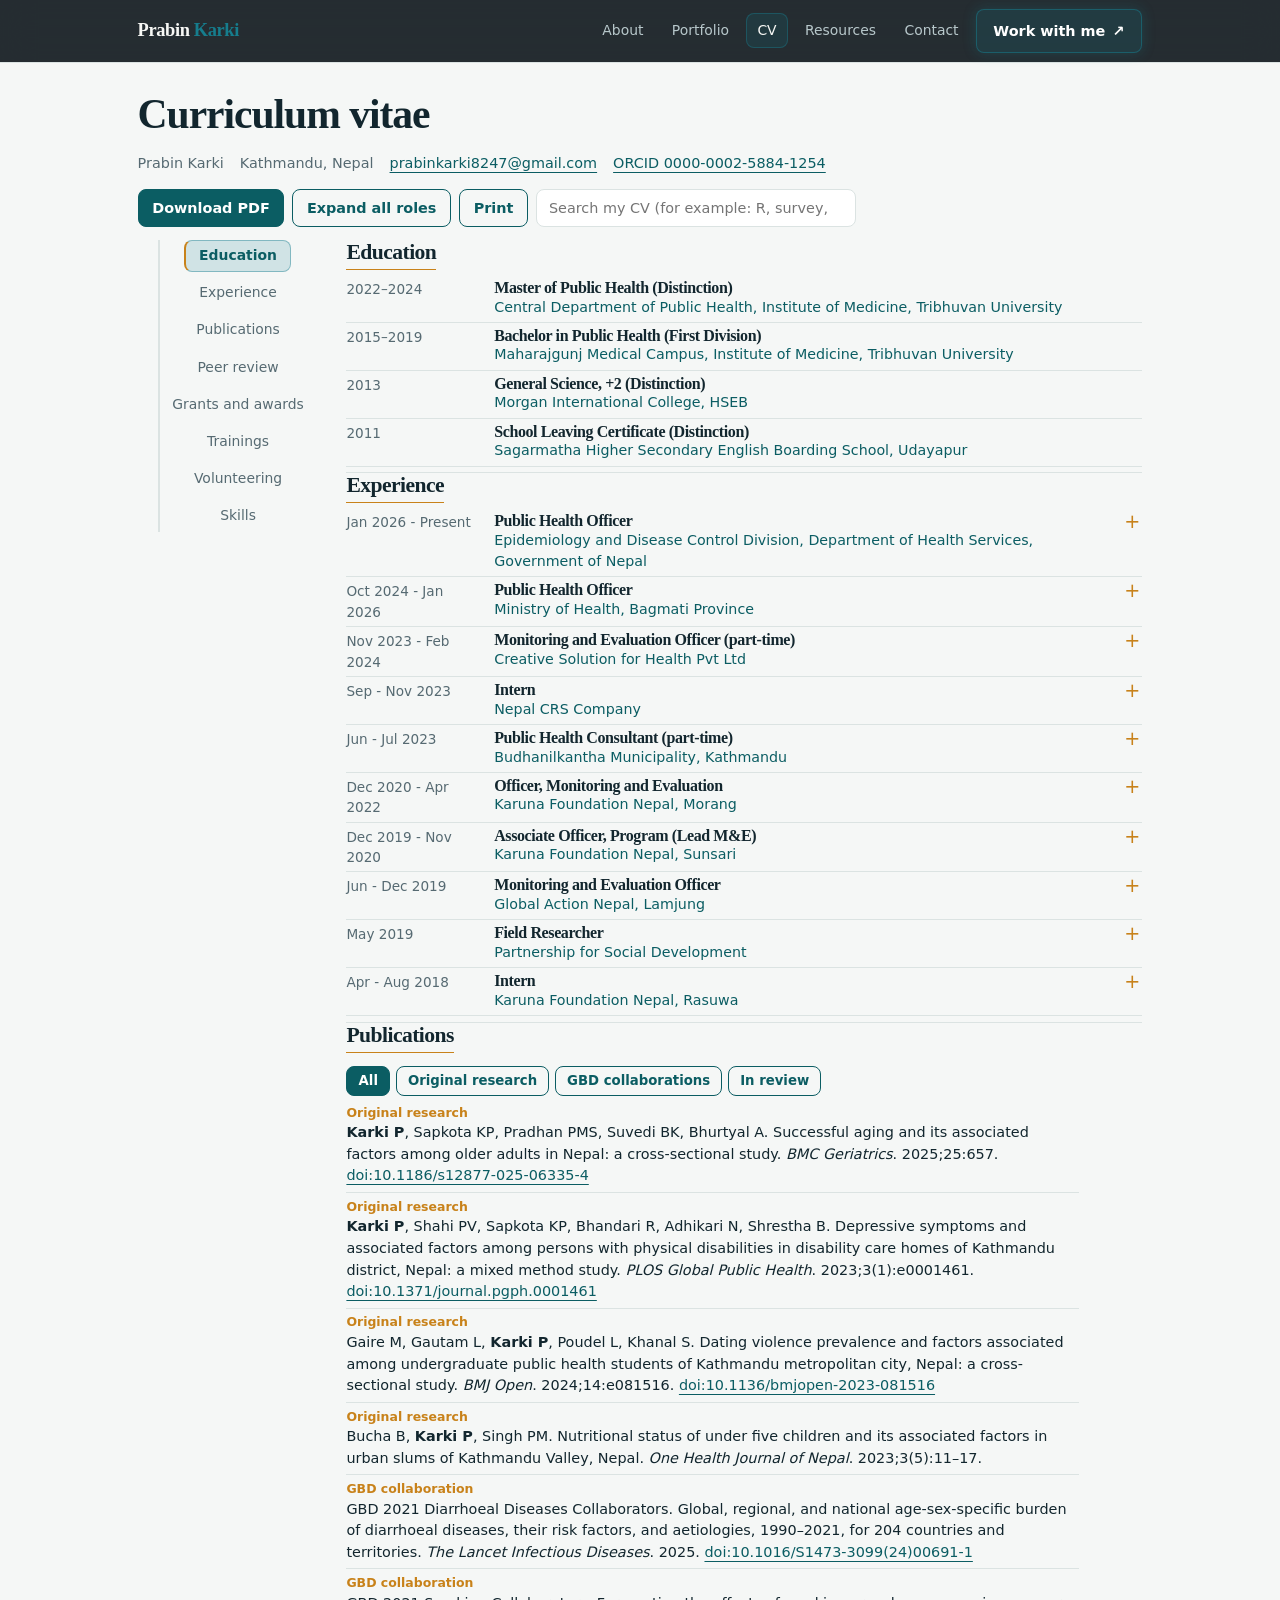
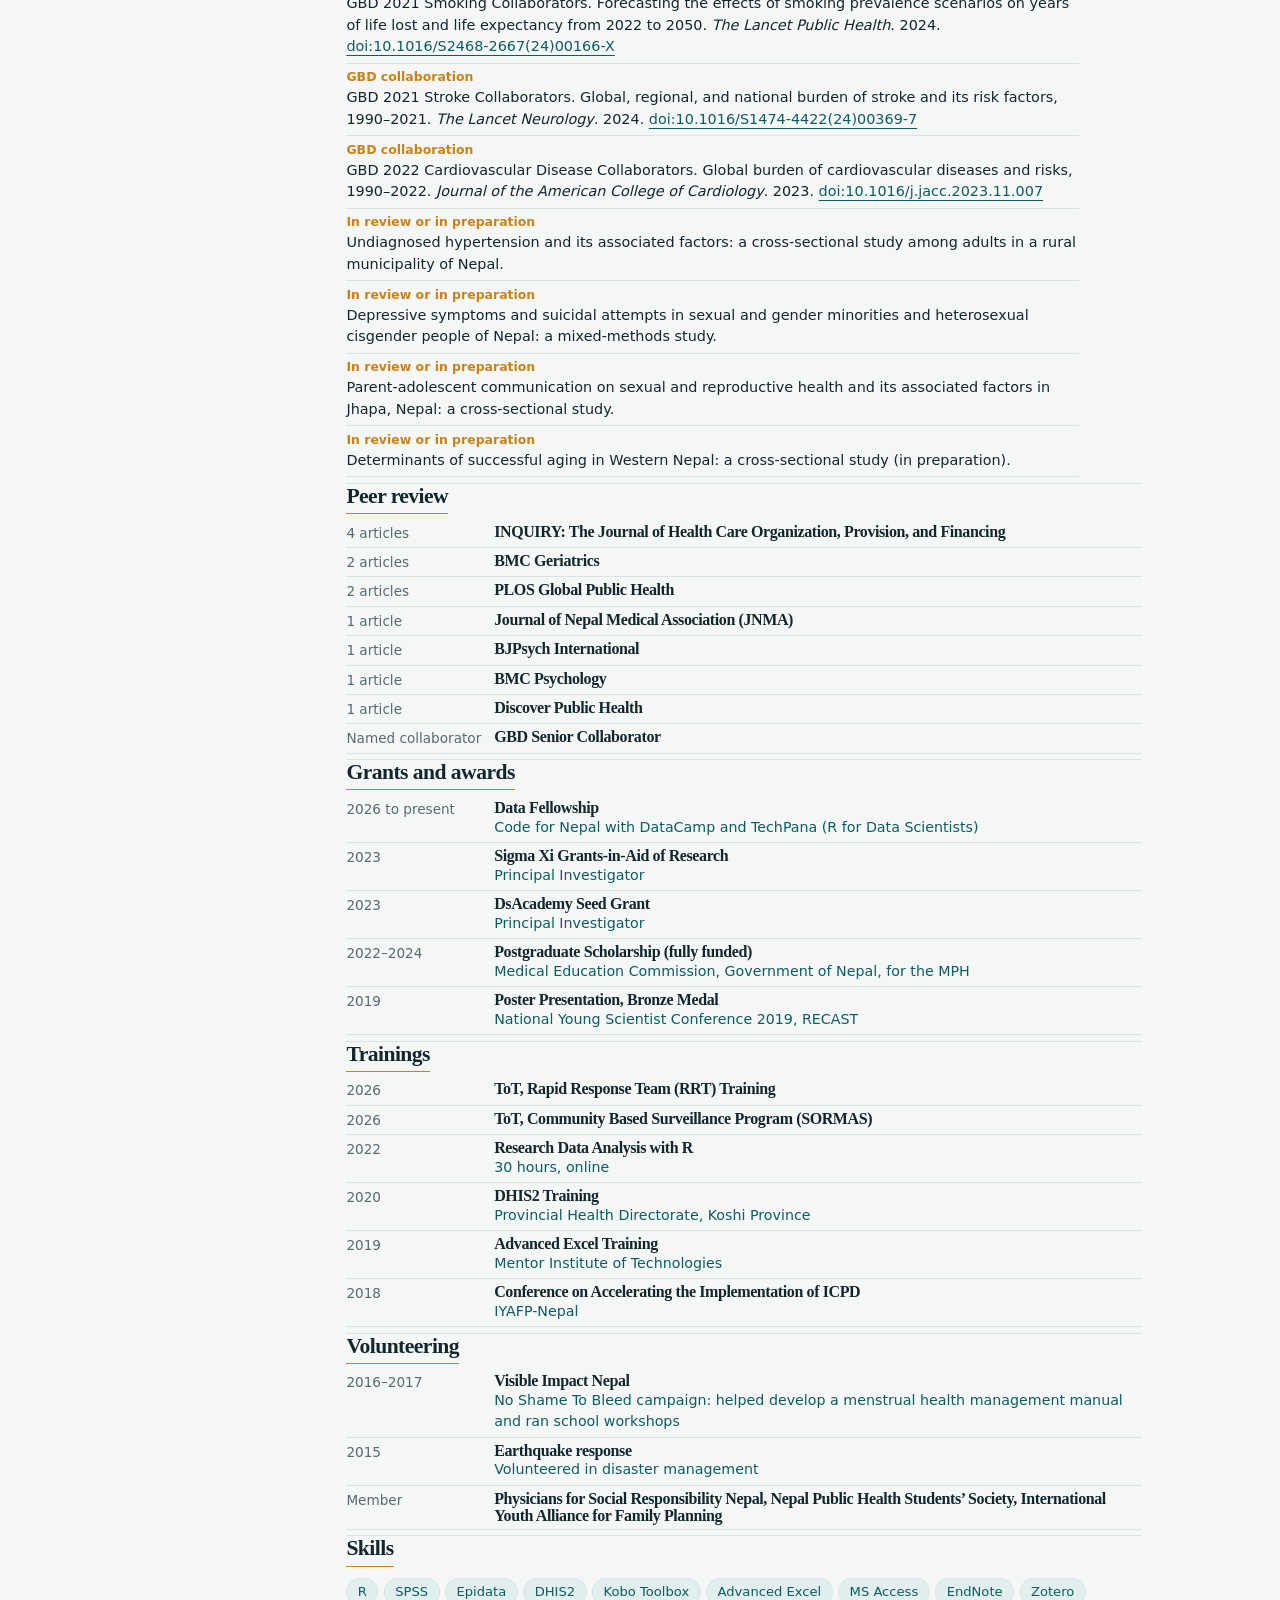
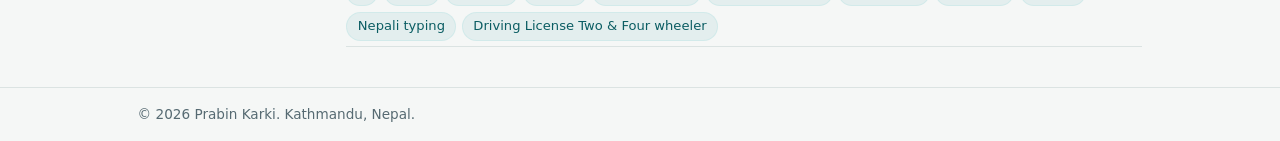
==== cv.html @ be2bdb3b "Update cv.html" ====
<!DOCTYPE html>
<html lang="en">
<head>
<meta charset="utf-8">
<meta name="viewport" content="width=device-width, initial-scale=1">
<title>CV | Prabin Karki</title>
<meta name="description" content="Curriculum vitae of Prabin Karki, public health officer and epidemiologist in Nepal.">

<link rel="stylesheet" href="style.css">

<style>
:root{
  --bg:#f5f7f6;
  --card:#fff;
  --ink:#12262e;
  --mute:#566a72;
  --line:#dbe3e2;
  --acc:#0b5d63;
  --tint:#e3eeee;
  --sig:#c8821a;
  --on:#fff;
}

@media(prefers-color-scheme:dark){
  :root{
    --bg:#0f1b20;
    --card:#16262c;
    --ink:#e6eef0;
    --mute:#9db0b6;
    --line:#26393f;
    --acc:#6fc3c8;
    --tint:#193338;
    --sig:#e3a443;
    --on:#0b1417;
  }
}

*{box-sizing:border-box}
[hidden]{display:none!important}

html{scroll-behavior:smooth}

body{
  margin:0;
  background:var(--bg);
  color:var(--ink);
  font:15px/1.55 system-ui,-apple-system,"Segoe UI",Roboto,sans-serif;
}

h1,h2,h3{
  font-family:Georgia,"Times New Roman",serif;
  line-height:1.1;
  margin:0 0 .35em;
}

h1{font-size:clamp(1.8rem,5vw,2.6rem)}

h2{
  font-size:1.35rem;
  padding-bottom:.3rem;
  border-bottom:1px solid var(--sig);
  display:inline-block;
}

h3{
  font-size:1rem;
  margin:0;
}

a{color:var(--acc)}

:focus-visible{
  outline:3px solid var(--sig);
  outline-offset:2px;
}

.wrap{
  max-width:1040px;
  margin:auto;
  padding:0 1.1rem;
}

/* ===== HEADER ===== */

header{
  position:sticky;
  top:0;
  background:rgba(8,17,22,.88);
  backdrop-filter:blur(16px);
  -webkit-backdrop-filter:blur(16px);
  border-bottom:1px solid var(--line);
  z-index:20;
}

header .wrap{
  display:flex;
  justify-content:space-between;
  align-items:center;
  gap:.8rem;
  flex-wrap:wrap;
  padding-top:.55rem;
  padding-bottom:.55rem;
  min-height:6px;
}

.brand{
  font:700 1.15rem Georgia,serif;
  color:#F7F8F5;
  text-decoration:none;
  letter-spacing:-.02em;
}

.brand span{color:#167D8D}

nav{
  display:flex;
  align-items:center;
  justify-content:flex-end;
  gap:.35rem;
  flex-wrap:wrap;
  margin-left:auto;
}

nav a{
  display:inline-flex;
  align-items:center;
  min-height:15px;
  padding:.35rem .65rem;
  border:1px solid transparent;
  border-radius:8px;
  color:#B8C8CB;
  font-size:.87rem;
  text-decoration:none;
  margin-left:0;
  transition:color .2s ease,background .2s ease,border-color .2s ease;
}

nav a:hover,
nav a.on{
  color:#F7F8F5;
  background:rgba(22,125,141,.16);
  border-color:rgba(22,125,141,.42);
}

nav a.glow-button{
  color:#F7F8F5;
  background:rgba(22,125,141,.18);
  border:1px solid rgba(22,125,141,.55);
  border-radius:8px;
}

nav a.glow-button:hover{
  background:rgba(22,125,141,.3);
  border-color:#167D8D;
}

/* ===== CV CONTENT ===== */

.intro{
  padding:1.5rem 0 .8rem;
}

.role{
  color:var(--acc);
  font-weight:600;
  margin:0 0 .3rem;
}

.meta{
  display:flex;
  flex-wrap:wrap;
  gap:.25rem 1rem;
  color:var(--mute);
  margin:.4rem 0 0;
  padding:0;
  list-style:none;
  font-size:.9rem;
}

.tools{
  display:flex;
  flex-wrap:wrap;
  gap:.5rem;
  align-items:center;
  margin-top:.9rem;
}

.btn{
  display:inline-block;
  padding:.45rem .85rem;
  border-radius:8px;
  border:1.5px solid var(--acc);
  color:var(--acc);
  text-decoration:none;
  font:inherit;
  font-size:.9rem;
  font-weight:600;
  cursor:pointer;
  background:none;
}

.btn.pri{
  background:var(--acc);
  color:var(--on);
}

.btn:hover{filter:brightness(1.1)}

#q{
  flex:1;
  min-width:200px;
  max-width:320px;
  font:inherit;
  font-size:.9rem;
  padding:.45rem .75rem;
  border:1.5px solid var(--line);
  border-radius:8px;
  background:var(--card);
  color:var(--ink);
}

.layout{
  display:grid;
  grid-template-columns:180px 1fr;
  gap:1.8rem;
  align-items:start;
  padding-bottom:2.5rem;
}

.rail{
  position:sticky;
  top:80px;
  display:flex;
  flex-direction:column;
  border-left:2px solid var(--line);
}

.rail a{
  padding:.25rem .8rem;
  margin-left:-2px;
  border-left:2px solid transparent;
  color:var(--mute);
  text-decoration:none;
  font-size:.87rem;
}

.rail a:hover{color:var(--ink)}

.rail a.on{
  border-left-color:var(--sig);
  color:var(--acc);
  font-weight:600;
}

.sec {
  margin-bottom: 0;
  scroll-margin-top: 90px;
}

.sec h2 {
  font-size: 1.35rem;
  padding-bottom: .2rem;
  margin-bottom: .2rem;
}

.entry{
  display:grid;
  grid-template-columns:135px 1fr;
  gap:.15rem .8rem;
  padding:.25rem 0;
  border-bottom:1px solid var(--line);
  font-size:.92rem;
  line-height:1.5;
}

.when{
  color:var(--mute);
  font-size:.85rem;
}

.org{
  display:block;
  color:var(--acc);
  font-size:.89rem;
}

details.entry{display:block}

summary{
  display:grid;
  grid-template-columns:135px 1fr 20px;
  gap:.8rem;
  cursor:pointer;
  list-style:none;
}

summary::-webkit-details-marker{display:none}

summary::after{
  content:"+";
  color:var(--sig);
  font-size:1.2rem;
  line-height:1;
  text-align:center;
  transition:transform .2s;
}

details[open] summary::after{
  transform:rotate(45deg);
}

details ul{
  margin:.35rem 0 .2rem 150px;
  padding-left:1rem;
  max-width:66ch;
  font-size:.9rem;
  line-height:1.5;
}

details li{margin-bottom:.2rem}

.pub{
  display:block;
  max-width:80ch;
  font-size:.9rem;
  line-height:1.5;
  padding:.3rem 0;
}

.tag{
  color:var(--sig);
  font-size:.78rem;
  font-weight:600;
  display:block;
}

.chips{
  display:flex;
  flex-wrap:wrap;
  gap:.35rem;
  padding:0;
  list-style:none;
  margin:.4rem 0 0;
}

.chips li{
  background:var(--tint);
  color:var(--acc);
  padding:.2rem .65rem;
  border-radius:99px;
  font-size:.82rem;
}

.flt{
  display:flex;
  flex-wrap:wrap;
  gap:.35rem;
  margin:.5rem 0 .15rem;
}

.flt .btn{
  padding:.25rem .7rem;
  font-size:.83rem;
}

.flt .btn.on{
  background:var(--acc);
  color:var(--on);
}

#none{
  padding:1.5rem 0;
  color:var(--mute);
}

footer{
  border-top:1px solid var(--line);
  padding:1rem 0;
  color:var(--mute);
  font-size:.85rem;
}

/* ===== RESPONSIVE ===== */

@media(max-width:820px){

  header .wrap{
    justify-content:center;
  }

  header nav{
    justify-content:center;
    margin-left:0;
  }

  .layout{
    grid-template-columns:1fr;
    gap:.6rem;
  }

  .rail{
    position:sticky;
    top:66px;
    flex-direction:row;
    overflow-x:auto;
    border:0;
    background:var(--bg);
    padding:.3rem 0;
    z-index:5;
    white-space:nowrap;
  }

  .rail a{
    border:0;
    border-radius:99px;
    margin:0 .15rem;
    padding:.3rem .65rem;
  }

  .rail a.on{background:var(--tint)}
}

@media(max-width:640px){

  .intro{padding:1.2rem 0 .6rem}

  .entry{grid-template-columns:1fr}

  summary{grid-template-columns:1fr 20px}

  summary .when{grid-column:1/-1}

  details ul{margin-left:0}

  .meta{gap:.25rem .7rem}

  header .wrap{gap:.5rem}

  header nav{gap:.25rem}

  header nav a{
    padding:.35rem .5rem;
    font-size:.83rem;
  }

  #q{
    min-width:100%;
    max-width:none;
  }
}

/* ===== PRINT ===== */

@media print{

  header,
  .rail,
  .tools,
  .flt,
  footer{
    display:none;
  }

  .layout{display:block}

  body{
    background:#fff;
    color:#000;
  }

  .entry{break-inside:avoid}

  summary::after{display:none}
}
  /* Compact spacing between CV sections */
#cv-content {
  display: flex;
  flex-direction: column;
  gap: .45rem;
}

.sec {
  margin: 0 !important;
  padding: 0 0 .35rem !important;
  min-height: 0 !important;
  height: auto !important;
}

.sec h2 {
  margin: 0 0 .3rem !important;
  padding-bottom: .2rem;
  font-size: 1.35rem;
  line-height: 1.2;
}
</style>
</head>

<body>

<header>
  <div class="wrap">

    <a class="brand" href="index.html#top">
      Prabin <span>Karki</span>
    </a>

    <nav aria-label="Main navigation">
      <a href="index.html#about">About</a>
      <a href="index.html#portfolio">Portfolio</a>
      <a href="cv.html" class="on" aria-current="page">CV</a>
      <a href="resources.html">Resources</a>
      <a href="index.html#contact">Contact</a>

      <a href="work_with_me.html" class="glow-button">
        Work with me <span>↗</span>
      </a>
    </nav>

  </div>
</header>

<main class="wrap">

  <div class="intro">
    <p class="role"> </p>

    <h1>Curriculum vitae</h1>

    <ul class="meta">
      <li>Prabin Karki</li>
      <li>Kathmandu, Nepal</li>
      <li><a href="mailto:prabinkarki8247@gmail.com">prabinkarki8247@gmail.com</a></li>
      <li>
        <a href="https://orcid.org/0000-0002-5884-1254" target="_blank" rel="noopener">
          ORCID 0000-0002-5884-1254
        </a>
      </li>
    </ul>

    <div class="tools">
      <a class="btn pri" href="Prabin_Karki_CV.pdf" download>Download PDF</a>
      <button class="btn" id="tog" type="button">Expand all roles</button>
      <button class="btn" id="prt" type="button">Print</button>
      <input id="q" type="search" placeholder="Search my CV (for example: R, survey, WASH)" aria-label="Search the CV">
    </div>
  </div>

  <div class="layout">
    <nav class="rail" id="rail" aria-label="CV sections"></nav>
    <div id="content"></div>
  </div>

  <p id="none" hidden>Nothing matches your search. Try a different word or clear the search box.</p>

</main>

<footer>
  <div class="wrap">© 2026 Prabin Karki. Kathmandu, Nepal.</div>
</footer>

<script>
/* ===== EDIT YOUR CV DETAILS HERE ===== */

const D={

education:[
["2022–2024","Master of Public Health (Distinction)","Central Department of Public Health, Institute of Medicine, Tribhuvan University"],
["2015–2019","Bachelor in Public Health (First Division)","Maharajgunj Medical Campus, Institute of Medicine, Tribhuvan University"],
["2013","General Science, +2 (Distinction)","Morgan International College, HSEB"],
["2011","School Leaving Certificate (Distinction)","Sagarmatha Higher Secondary English Boarding School, Udayapur"]
],

jobs:[
{y:"Jan 2026 - Present",t:"Public Health Officer",o:"Epidemiology and Disease Control Division, Department of Health Services, Government of Nepal",b:[
"Led preparation of national documents: the M&E framework for epidemic management, water quality surveillance reference packages and the M&E checklist for health insurance.",
"Support drafting of national policies, strategies, standards, protocols and guidelines on epidemiology, outbreak management and health emergency preparedness.",
"Coordinate with federal, provincial, local and multi-sectoral authorities on epidemiological management, disaster response and annual work plans.",
"Monitor and supervise surveillance, outbreak preparedness and disaster management programs, with timely feedback.",
"Supported Mass Drug Administration (MDA) coverage surveys in Rautahat District, including field data collection and monitoring.",
"Facilitator for the five-day Rapid Response Team (RRT) training."
]},

{y:"Oct 2024 - Jan 2026",t:"Public Health Officer",o:"Ministry of Health, Bagmati Province",b:[
"Contributed to provincial health policies and strategies, including the provincial population policy and health strategic framework.",
"Monitored, supervised and evaluated public health programs across provincial and local levels.",
"Coordinated multi-sectoral work on immunisation, maternal and child health, adolescent health, disease prevention, nutrition and environmental health.",
"Coordinated and evaluated programs run by national and international NGOs in the province.",
"Built a Kobo Toolbox reporting channel to track program indicators and led operation of GIOMS and HRRS."
]},

{y:"Nov 2023 - Feb 2024",t:"Monitoring and Evaluation Officer (part-time)",o:"Creative Solution for Health Pvt Ltd",b:[
"Baseline study of maternal and newborn health in Kalikot District.",
"Monitored surveys and data quality, reviewing recorded interviews and giving daily feedback to enumerators and supervisors.",
"Cleaned and analysed data in SPSS."
]},

{y:"Sep - Nov 2023",t:"Intern",o:"Nepal CRS Company",b:[
"Supported M&E and program teams on the Momentum Private Healthcare Delivery project, including field activities and monthly reports."
]},

{y:"Jun - Jul 2023",t:"Public Health Consultant (part-time)",o:"Budhanilkantha Municipality, Kathmandu",b:[
"Developed the municipality’s health contingency plan and held stakeholder meetings."
]},

{y:"Dec 2020 - Apr 2022",t:"Officer, Monitoring and Evaluation",o:"Karuna Foundation Nepal, Morang",b:[
"Disability Prevention and Rehabilitation Program (DPRP).",
"Led implementation of the Management Information System (MIS) in the municipalities.",
"Coordinated baseline, mid-line and end-line surveys and led local data validation.",
"Reviewed implementation of M&E standards in the field and gave technical backstopping."
]},

{y:"Dec 2019 - Nov 2020",t:"Associate Officer, Program (Lead M&E)",o:"Karuna Foundation Nepal, Sunsari",b:[
"Scaling up WASH in Nepal: planned, monitored and reported on WASH, SRHR, health, nutrition, gender and livelihood activities."
]},

{y:"Jun - Dec 2019",t:"Monitoring and Evaluation Officer",o:"Global Action Nepal, Lamjung",b:[
"Sister for Sisters’ Education: collected and validated district data and gave feedback.",
"Developed and implemented a monitoring plan and led technical M&E support."
]},

{y:"May 2019",t:"Field Researcher",o:"Partnership for Social Development",b:[
"End-line survey on maternal, neonatal and child health in Jajarkot District: quantitative and qualitative data collection and analysis."
]},

{y:"Apr - Aug 2018",t:"Intern",o:"Karuna Foundation Nepal, Rasuwa",b:[
"Holistic Development Project: ran workshops on inclusive and peer-to-peer education.",
"Assisted with health post construction follow-up, menstrual health management, SRHR and early childhood development."
]}
],

pubs:[
["original","Karki P, Sapkota KP, Pradhan PMS, Suvedi BK, Bhurtyal A. Successful aging and its associated factors among older adults in Nepal: a cross-sectional study. <em>BMC Geriatrics</em>. 2025;25:657.","10.1186/s12877-025-06335-4"],
["original","Karki P, Shahi PV, Sapkota KP, Bhandari R, Adhikari N, Shrestha B. Depressive symptoms and associated factors among persons with physical disabilities in disability care homes of Kathmandu district, Nepal: a mixed method study. <em>PLOS Global Public Health</em>. 2023;3(1):e0001461.","10.1371/journal.pgph.0001461"],
["original","Gaire M, Gautam L, Karki P, Poudel L, Khanal S. Dating violence prevalence and factors associated among undergraduate public health students of Kathmandu metropolitan city, Nepal: a cross-sectional study. <em>BMJ Open</em>. 2024;14:e081516.","10.1136/bmjopen-2023-081516"],
["original","Bucha B, Karki P, Singh PM. Nutritional status of under five children and its associated factors in urban slums of Kathmandu Valley, Nepal. <em>One Health Journal of Nepal</em>. 2023;3(5):11–17.",""],
["gbd","GBD 2021 Diarrhoeal Diseases Collaborators. Global, regional, and national age-sex-specific burden of diarrhoeal diseases, their risk factors, and aetiologies, 1990–2021, for 204 countries and territories. <em>The Lancet Infectious Diseases</em>. 2025.","10.1016/S1473-3099(24)00691-1"],
["gbd","GBD 2021 Smoking Collaborators. Forecasting the effects of smoking prevalence scenarios on years of life lost and life expectancy from 2022 to 2050. <em>The Lancet Public Health</em>. 2024.","10.1016/S2468-2667(24)00166-X"],
["gbd","GBD 2021 Stroke Collaborators. Global, regional, and national burden of stroke and its risk factors, 1990–2021. <em>The Lancet Neurology</em>. 2024.","10.1016/S1474-4422(24)00369-7"],
["gbd","GBD 2022 Cardiovascular Disease Collaborators. Global burden of cardiovascular diseases and risks, 1990–2022. <em>Journal of the American College of Cardiology</em>. 2023.","10.1016/j.jacc.2023.11.007"],
["review","Undiagnosed hypertension and its associated factors: a cross-sectional study among adults in a rural municipality of Nepal.",""],
["review","Depressive symptoms and suicidal attempts in sexual and gender minorities and heterosexual cisgender people of Nepal: a mixed-methods study.",""],
["review","Parent-adolescent communication on sexual and reproductive health and its associated factors in Jhapa, Nepal: a cross-sectional study.",""],
["review","Determinants of successful aging in Western Nepal: a cross-sectional study (in preparation).",""]
],

review:[
["INQUIRY: The Journal of Health Care Organization, Provision, and Financing","4 articles"],
["BMC Geriatrics","2 articles"],
["PLOS Global Public Health","2 articles"],
["Journal of Nepal Medical Association (JNMA)","1 article"],
["BJPsych International","1 article"],
["BMC Psychology","1 article"],
["Discover Public Health","1 article"],
["GBD Senior Collaborator","Named collaborator"]
],

awards:[
["2026 to present","Data Fellowship","Code for Nepal with DataCamp and TechPana (R for Data Scientists)"],
["2023","Sigma Xi Grants-in-Aid of Research","Principal Investigator"],
["2023","DsAcademy Seed Grant","Principal Investigator"],
["2022–2024","Postgraduate Scholarship (fully funded)","Medical Education Commission, Government of Nepal, for the MPH"],
["2019","Poster Presentation, Bronze Medal","National Young Scientist Conference 2019, RECAST"]
],

training:[
["2026","ToT, Rapid Response Team (RRT) Training",""],
["2026","ToT, Community Based Surveillance Program (SORMAS)",""],
["2022","Research Data Analysis with R","30 hours, online"],
["2020","DHIS2 Training","Provincial Health Directorate, Koshi Province"],
["2019","Advanced Excel Training","Mentor Institute of Technologies"],
["2018","Conference on Accelerating the Implementation of ICPD","IYAFP-Nepal"]
],

volunteer:[
["2016–2017","Visible Impact Nepal","No Shame To Bleed campaign: helped develop a menstrual health management manual and ran school workshops"],
["2015","Earthquake response","Volunteered in disaster management"],
["Member","Physicians for Social Responsibility Nepal, Nepal Public Health Students’ Society, International Youth Alliance for Family Planning",""]
],

skills:[
"R",
"SPSS",
"Epidata",
"DHIS2",
"Kobo Toolbox",
"Advanced Excel",
"MS Access",
"EndNote",
"Zotero",
"Nepali typing",
"Driving License Two & Four wheeler"
]
};

const $=(s,r=document)=>r.querySelector(s);
const $$=(s,r=document)=>[...r.querySelectorAll(s)];

const rows=a=>a.map(x=>`
<div class="entry">
  <div class="when">${x[0]}</div>
  <div>
    <h3>${x[1]}</h3>
    ${x[2]?`<span class="org">${x[2]}</span>`:""}
  </div>
</div>
`).join("");

const TAGS={
  original:"Original research",
  gbd:"GBD collaboration",
  review:"In review or in preparation"
};

const SEC=[
["education","Education",()=>rows(D.education)],

["experience","Experience",()=>D.jobs.map(j=>`
<details class="entry">
  <summary>
    <span class="when">${j.y}</span>
    <span>
      <h3>${j.t}</h3>
      <span class="org">${j.o}</span>
    </span>
  </summary>
  <ul>${j.b.map(b=>`<li>${b}</li>`).join("")}</ul>
</details>
`).join("")],

["publications","Publications",()=>`
<div class="flt" id="flt">
${[["all","All"],["original","Original research"],["gbd","GBD collaborations"],["review","In review"]].map((f,i)=>`
<button type="button" class="btn${i?"":" on"}" data-f="${f[0]}">${f[1]}</button>
`).join("")}
</div>
`+D.pubs.map(p=>`
<div class="entry pub" data-type="${p[0]}">
  <span class="tag">${TAGS[p[0]]}</span>
  ${p[1].replace("Karki P","<strong>Karki P</strong>")}
  ${p[2]?` <a href="https://doi.org/${p[2]}" target="_blank" rel="noopener">doi:${p[2]}</a>`:""}
</div>
`).join("")],

["review","Peer review",()=>rows(D.review.map(r=>[r[1],r[0],""]))],

["awards","Grants and awards",()=>rows(D.awards)],

["training","Trainings",()=>rows(D.training)],

["volunteer","Volunteering",()=>rows(D.volunteer)],

["skills","Skills",()=>`
<ul class="chips">
${D.skills.map(s=>`
<li>${s}</li>
`).join("")}
</ul>
`]
];

$("#content").innerHTML=SEC.map(s=>`
<section class="sec" id="${s[0]}">
  <h2>${s[1]}</h2>
  ${s[2]()}
</section>
`).join("");

$("#rail").innerHTML=SEC.map(s=>`
<a href="#${s[0]}">${s[1]}</a>
`).join("");

let ft="all";

function apply(){
  const q=$("#q").value.trim().toLowerCase();
  let any=false;

  $$(".entry").forEach(e=>{
    const ok=(!q||e.textContent.toLowerCase().includes(q))&&
    (!e.dataset.type||ft==="all"||e.dataset.type===ft);

    e.hidden=!ok;

    if(e.tagName==="DETAILS"&&q&&ok)e.open=true;
  });

  $$(".sec").forEach(s=>{
    const n=$$(".entry:not([hidden])",s).length;
    s.hidden=!n;
    if(n)any=true;
  });

  $("#none").hidden=any;
}

$("#q").addEventListener("input",apply);

$("#flt").addEventListener("click",e=>{
  const b=e.target.closest("[data-f]");
  if(!b)return;

  ft=b.dataset.f;

  $$("#flt .btn").forEach(x=>x.classList.toggle("on",x===b));

  apply();
});

let all=false;

$("#tog").addEventListener("click",()=>{
  all=!all;
  $$("details").forEach(d=>d.open=all);
  $("#tog").textContent=all?"Collapse all roles":"Expand all roles";
});

$("#prt").addEventListener("click",()=>print());

addEventListener("beforeprint",()=>{
  $$("details").forEach(d=>d.open=true);
});

const links=$$("#rail a");

const io=new IntersectionObserver(es=>es.forEach(e=>{
  if(e.isIntersecting){
    links.forEach(a=>
      a.classList.toggle("on",a.getAttribute("href")==="#"+e.target.id)
    );
  }
}),{rootMargin:"-25% 0px -65% 0px"});

$$(".sec").forEach(s=>io.observe(s));
</script>

</body>
</html>
---- style.css ----
:root {
  /* Navy, teal and warm-white accents; preserve the existing dark background */
  --primary-color: #10243A;
  --secondary-color: #167D8D;
  --background-color: #081116;
  --surface-color: rgba(16, 36, 58, 0.82);
  --heading-color: #F7F8F5;
  --text-color: #D4DEDF;
  --accent-color: #D8B779;
  --border-color: rgba(120, 165, 170, 0.22);
  --hover-color: #116978;

  /* Existing stylesheet variable names */
  --bg: #081116;
  --ink: #F7F8F5;
  --mute: #B8C8CB;
  --acc: #167D8D;
  --sig: #D8B779;
  --line: rgba(120, 165, 170, 0.22);
  --shadow: 0 18px 45px rgba(0, 0, 0, 0.28);
  --on: #FFFFFF;
  --tint: rgba(22, 125, 141, 0.14);
  --card: rgba(16, 36, 58, 0.76);
}

* {
  box-sizing: border-box;
}

html {
  scroll-behavior: smooth;
  scroll-padding-top: 90px;
}

body {
  margin: 0;
  background: var(--bg);
  color: var(--ink);
  font: 16px/1.75 system-ui, -apple-system, "Segoe UI", Roboto, sans-serif;
  overflow-x: hidden;
}

#tech-canvas {
  position: fixed;
  inset: 0;
  width: 100%;
  height: 100%;
  z-index: -1;
  pointer-events: none;
}

a {
  color: var(--acc);
  text-underline-offset: 4px;
}

a:hover {
  color: #b1f0ef;
}

:focus-visible {
  outline: 3px solid var(--sig);
  outline-offset: 4px;
}

h1, h2, h3 {
  font-family: Georgia, "Times New Roman", serif;
  line-height: 1.2;
  letter-spacing: -0.025em;
}

h1 {
  font-size: clamp(2.7rem, 7vw, 5rem);
  margin: 0 0 1rem;
}

h2 {
  font-size: clamp(1.8rem, 4vw, 2.35rem);
  margin: 0 0 0.75rem;
}

h3 {
  font-size: 1.25rem;
  margin: 0.2rem 0 0.65rem;
}

p {
  max-width: 72ch;
  margin: 0 0 1rem;
}

.wrap {
  width: min(1100px, calc(100% - 2.5rem));
  margin: auto;
  position: relative;
  z-index: 1;
}

/* Navigation — consistent tabs across every page */
header {
  position: sticky;
  top: 0;
  z-index: 10;
  background: rgba(8, 17, 22, 0.88);
  backdrop-filter: blur(16px);
  -webkit-backdrop-filter: blur(16px);
  border-bottom: 1px solid var(--line);
}

header .wrap {
  display: flex;
  justify-content: space-between;
  align-items: center;
  gap: 1rem;
  min-height: 76px;
  flex-wrap: wrap;
}

.brand {
  font: 700 1.25rem Georgia, serif;
  color: var(--ink);
  text-decoration: none;
  letter-spacing: -0.02em;
}

.brand span {
  color: var(--acc);
}

nav {
  display: flex;
  align-items: center;
  justify-content: flex-end;
  gap: 0.45rem;
  flex-wrap: wrap;
  margin-left: auto;
}

nav a.nav-link {
  display: inline-flex;
  align-items: center;
  min-height: 38px;
  padding: 0.42rem 0.78rem;
  border: 1px solid transparent;
  border-radius: 8px;
  color: var(--mute);
  font-size: 0.92rem;
  text-decoration: none;
  transition: color 0.2s ease, background 0.2s ease, border-color 0.2s ease;
}

nav a.nav-link:hover,
nav a.nav-link[aria-current="page"] {
  color: #F7F8F5;
  background: rgba(22, 125, 141, 0.16);
  border-color: rgba(22, 125, 141, 0.42);
}

/* General sections */

section {
  padding: clamp(3.5rem, 7vw, 6rem) 0;
  border-bottom: 1px solid var(--line);
}

.hero {
  padding: clamp(4rem, 9vw, 7rem) 0 5rem;
}

/* Hero section */

.hero-grid {
  display: grid;
  grid-template-columns: minmax(220px, 330px) 1fr;
  gap: clamp(2rem, 6vw, 5rem);
  align-items: center;
}

.portrait-frame {
  position: relative;
  max-width: 330px;
}

.portrait-frame::before {
  content: "";
  position: absolute;
  inset: 14px -14px -14px 14px;
  border: 1px solid var(--sig);
  border-radius: 22px;
  opacity: 0.8;
}

.hero-grid img {
  display: block;
  position: relative;
  width: 100%;
  aspect-ratio: 4 / 5;
  border-radius: 18px;
  object-fit: cover;
  object-position: center;
  box-shadow: var(--shadow);
  border: 1px solid rgba(255, 255, 255, 0.12);
}

.eyebrow {
  display: inline-flex;
  align-items: center;
  gap: 0.65rem;
  color: var(--acc);
  font-size: 0.82rem;
  font-weight: 750;
  letter-spacing: 0.12em;
  text-transform: uppercase;
  margin: 0 0 1rem;
}

.eyebrow::before {
  content: "";
  width: 28px;
  height: 2px;
  background: var(--sig);
}

.role {
  color: var(--acc);
  font-weight: 650;
  font-size: 1.05rem;
  margin-bottom: 0.55rem;
}

.lead {
  font-size: clamp(1.08rem, 2vw, 1.3rem);
  color: var(--mute);
  max-width: 55ch;
}

.hero-note {
  color: var(--mute);
  font-size: 0.94rem;
  margin-top: 1.2rem;
}

/* Buttons */

.row {
  display: flex;
  flex-wrap: wrap;
  gap: 0.8rem;
  margin-top: 1.7rem;
}

.btn {
  display: inline-flex;
  align-items: center;
  justify-content: center;
  gap: 0.5rem;
  padding: 0.78rem 1.15rem;
  border-radius: 9px;
  border: 1px solid var(--acc);
  color: var(--acc);
  text-decoration: none;
  font-weight: 700;
  transition: transform 0.2s ease, background 0.2s ease;
}

.btn.pri {
  background: var(--acc);
  color: var(--on);
}

.btn:hover {
  transform: translateY(-2px);
  filter: brightness(1.06);
}

/* About section */

.section-intro {
  color: var(--mute);
  margin-bottom: 1.8rem;
}

.about-grid {
  display: grid;
  grid-template-columns: 1.35fr 0.8fr;
  gap: 2rem;
  align-items: start;
}

.about-copy,
.skills-panel {
  background: rgba(8, 17, 22, 0.68);
  border: 1px solid var(--line);
  border-radius: 16px;
  padding: clamp(1.25rem, 3vw, 2rem);
  backdrop-filter: blur(6px);
}

.skills-panel h3 {
  margin-bottom: 1rem;
}

.chips {
  display: flex;
  flex-wrap: wrap;
  gap: 0.55rem;
  padding: 0;
  list-style: none;
  margin: 0;
}

.chips li {
  background: var(--tint);
  border: 1px solid rgba(120, 209, 211, 0.16);
  color: var(--acc);
  padding: 0.35rem 0.8rem;
  border-radius: 99px;
  font-size: 0.88rem;
}

/* Portfolio cards */

.grid {
  display: grid;
  grid-template-columns: repeat(3, minmax(0, 1fr));
  gap: 1.15rem;
  margin-top: 1.8rem;
}

.item {
  display: flex;
  flex-direction: column;
  min-height: 245px;
  background: var(--card);
  border: 1px solid var(--line);
  border-top: 3px solid var(--sig);
  border-radius: 13px;
  padding: 1.35rem;
  box-shadow: 0 12px 30px rgba(0, 0, 0, 0.12);
  backdrop-filter: blur(8px);
  transition: transform 0.2s ease, border-color 0.2s ease;
}

.item:hover {
  transform: translateY(-4px);
  border-color: rgba(120, 209, 211, 0.45);
}

.item .tag {
  color: var(--sig);
  font-size: 0.78rem;
  font-weight: 750;
  letter-spacing: 0.08em;
  text-transform: uppercase;
  margin-bottom: 0.75rem;
}

.item p {
  color: var(--mute);
  font-size: 0.95rem;
  flex: 1;
}

.item a {
  font-weight: 700;
  text-decoration: none;
}

.text-link {
  display: inline-block;
  margin-top: 1.5rem;
  font-weight: 700;
}

/* Contact section */

.contact-card {
  display: flex;
  justify-content: space-between;
  align-items: flex-start;
  gap: 2rem;
  flex-wrap: wrap;
  padding: clamp(1.5rem, 4vw, 2.5rem);
  background: rgba(22, 38, 44, 0.82);
  border: 1px solid var(--line);
  border-radius: 16px;
}

.contact-details p {
  margin-bottom: 0.55rem;
}

.contact-label {
  color: var(--mute);
  font-size: 0.9rem;
}

/* Work with me — distinct teal call-to-action */
.glow-button {
  display: inline-flex;
  align-items: center;
  justify-content: center;
  gap: 0.45rem;
  padding: 0.62rem 1.05rem;
  color: #FFFFFF !important;
  background: linear-gradient(135deg, #167D8D, #116978);
  text-decoration: none;
  font-size: 0.9rem;
  font-weight: 700;
  white-space: nowrap;
  border-radius: 999px;
  border: 1px solid rgba(110, 210, 210, 0.4);
  box-shadow: 0 0 13px rgba(22, 125, 141, 0.28);
  transition: all 0.25s ease;
}

.glow-button:hover {
  color: #FFFFFF !important;
  background: linear-gradient(135deg, #1A91A0, #167D8D);
  box-shadow: 0 0 12px rgba(22, 125, 141, 0.5), 0 0 25px rgba(22, 125, 141, 0.2);
  transform: translateY(-2px);
}

/* Footer */

footer {
  padding: 1.5rem 0 2rem;
  color: var(--mute);
  font-size: 0.88rem;
}

footer .wrap {
  display: flex;
  justify-content: space-between;
  gap: 1rem;
  flex-wrap: wrap;
}

/* Responsive layout */

@media (max-width: 850px) {
  .grid {
    grid-template-columns: repeat(2, minmax(0, 1fr));
  }

  .about-grid {
    grid-template-columns: 1fr;
  }
}

@media (max-width: 650px) {
  .wrap {
    width: min(100% - 1.5rem, 1100px);
  }

  header .wrap {
    padding: 0.8rem 0;
  }

  nav {
    justify-content: flex-start;
    gap: 0.35rem;
    width: 100%;
    margin-left: 0;
  }

  nav a.nav-link {
    min-height: 34px;
    padding: 0.35rem 0.6rem;
    font-size: 0.84rem;
  }

  .glow-button {
    padding: 0.48rem 0.8rem;
    font-size: 0.84rem;
  }

  .hero-grid {
    grid-template-columns: 1fr;
    gap: 2.5rem;
  }

  .portrait-frame {
    max-width: 250px;
    margin: 0 auto 1rem;
  }

  .hero-grid img {
    aspect-ratio: 4 / 4.5;
  }

  .grid {
    grid-template-columns: 1fr;
  }

  .item {
    min-height: 0;
  }
}

@media (prefers-reduced-motion: reduce) {
  html {
    scroll-behavior: auto;
  }

  .btn,
  .item,
  nav a.nav-link,
  .glow-button {
    transition: none;
  }
}
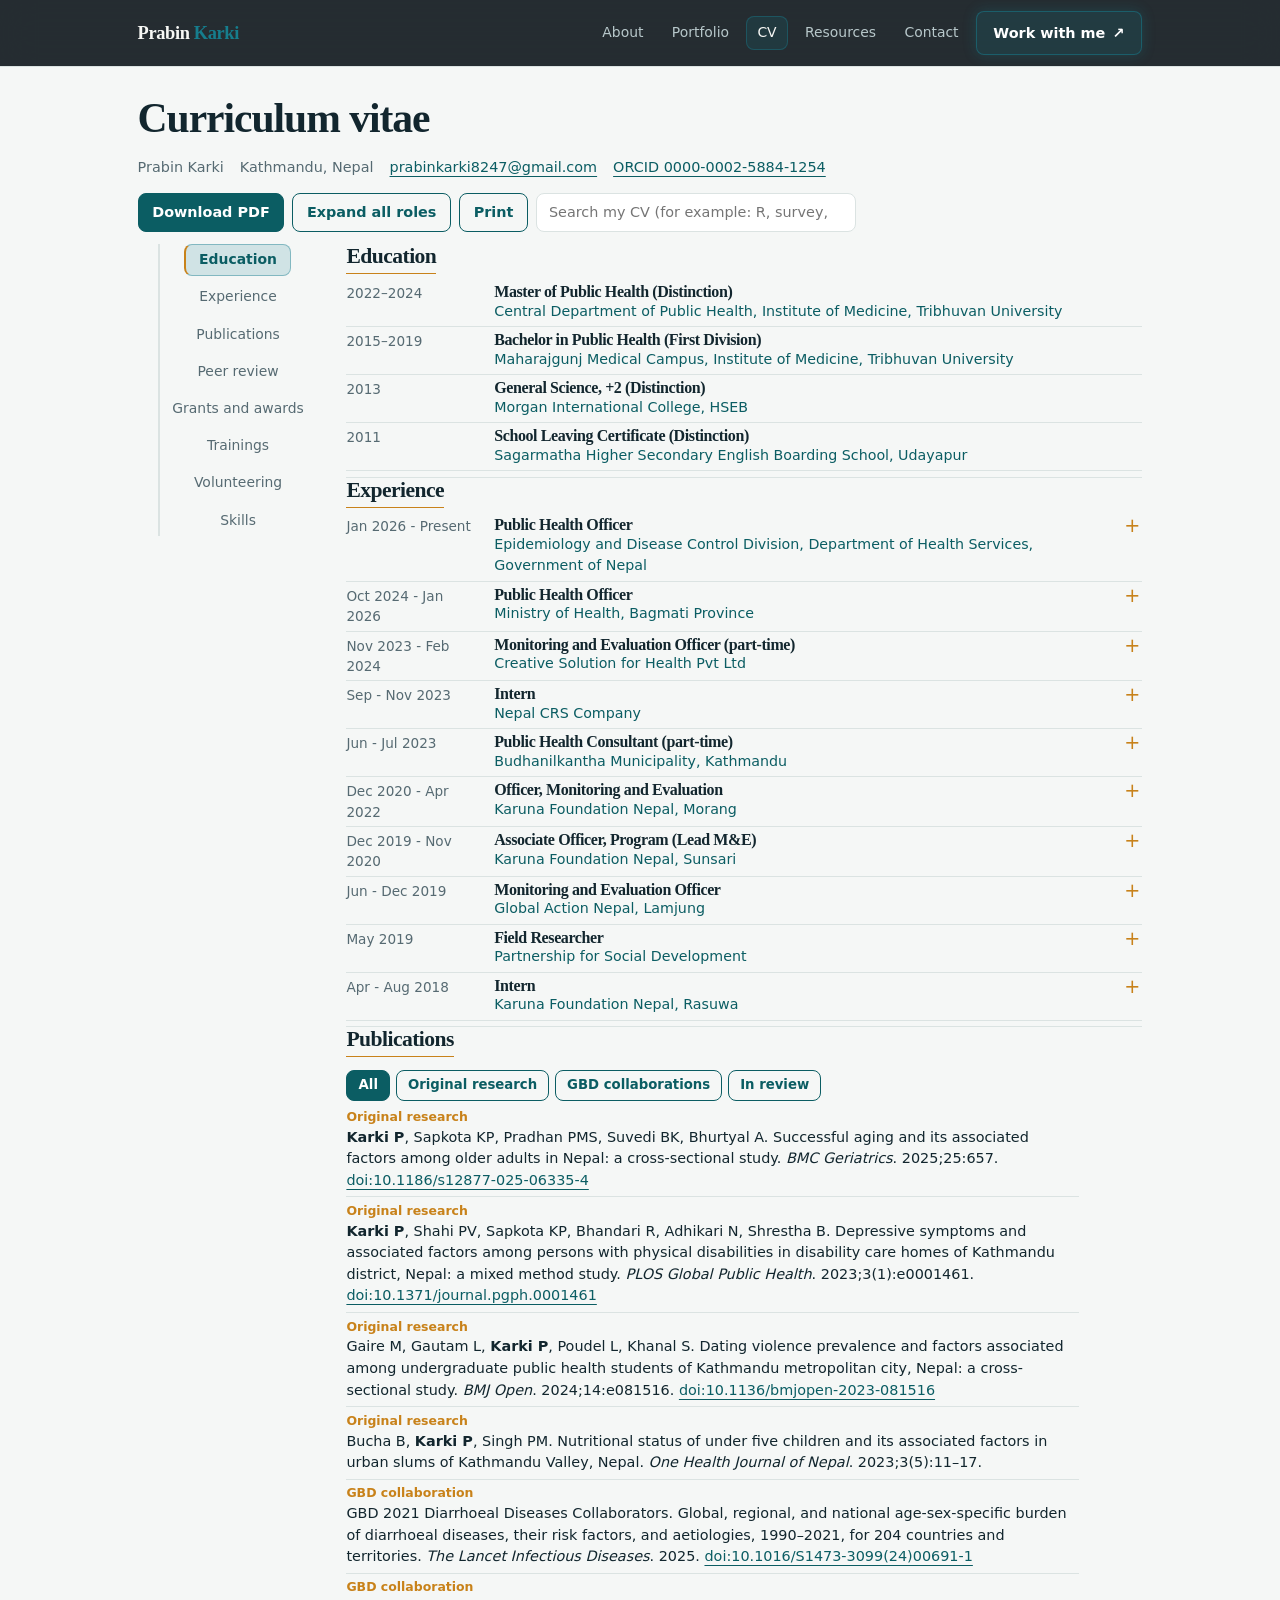
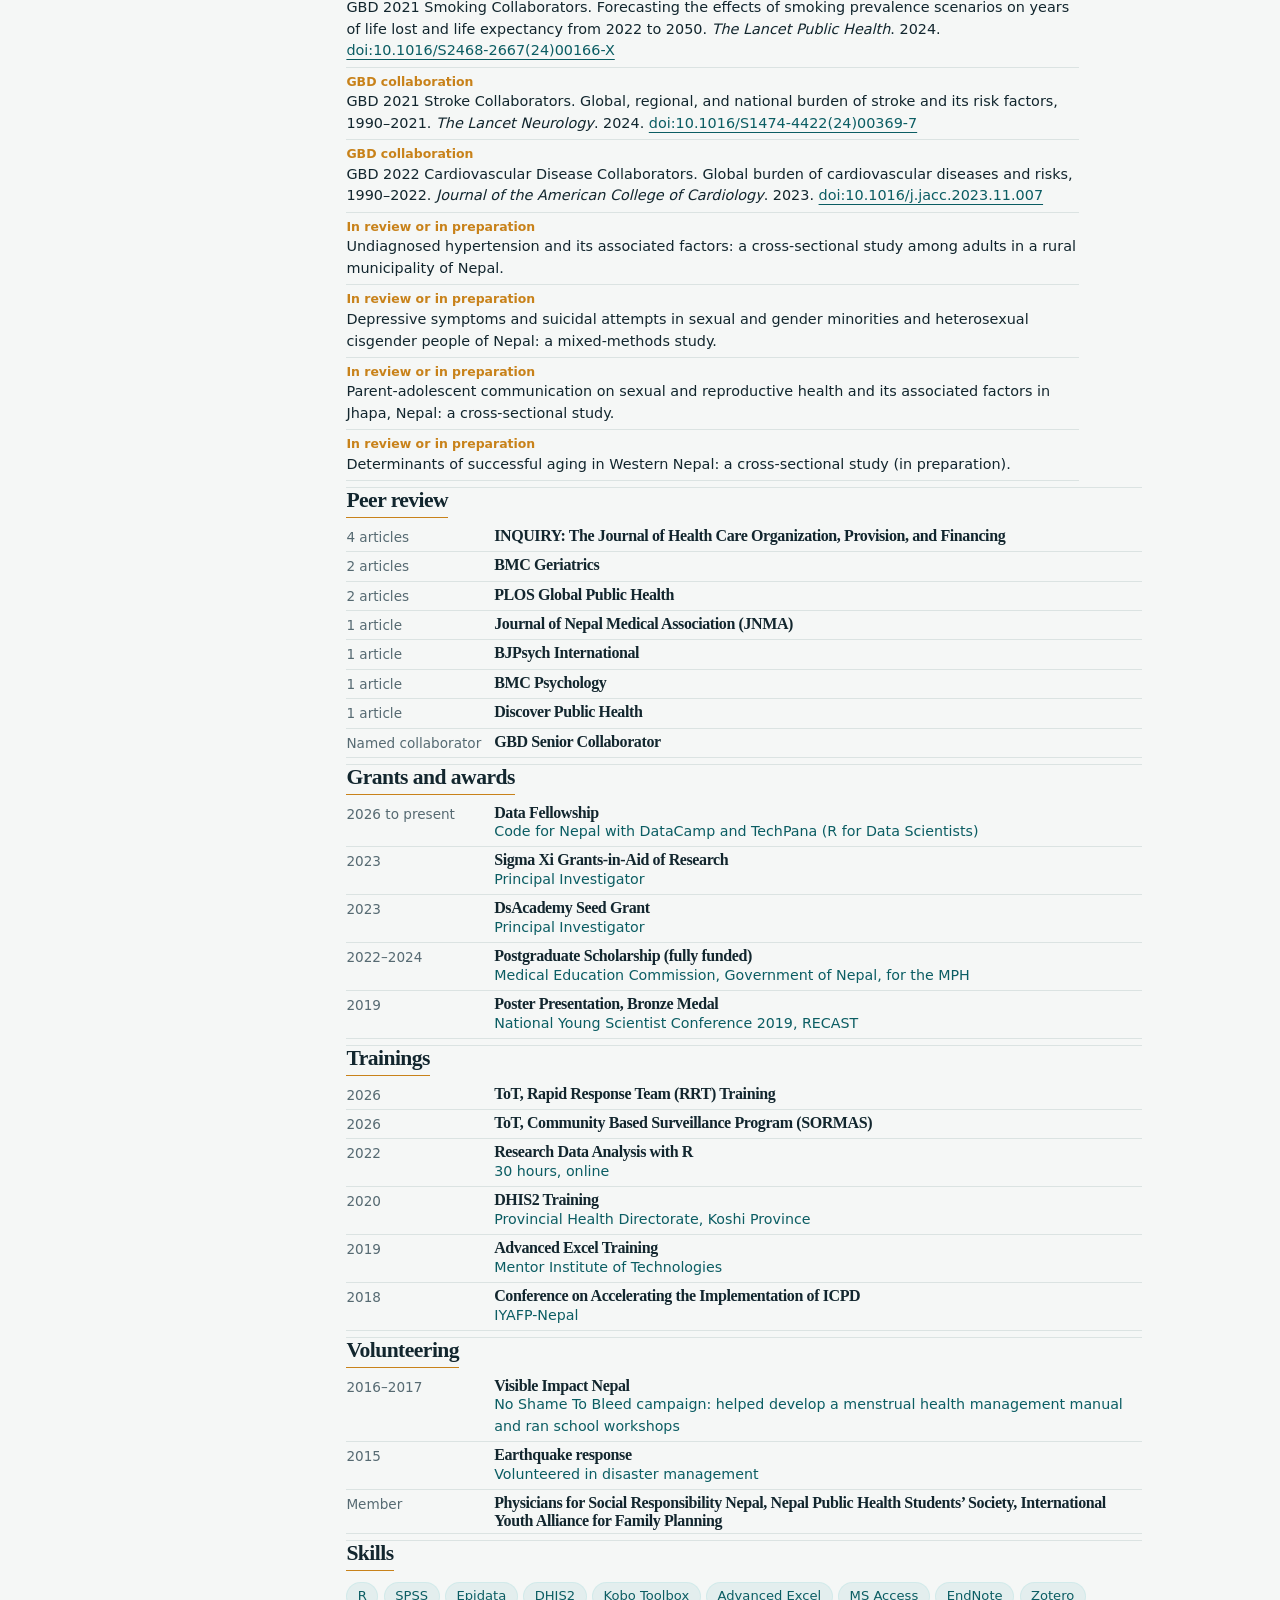
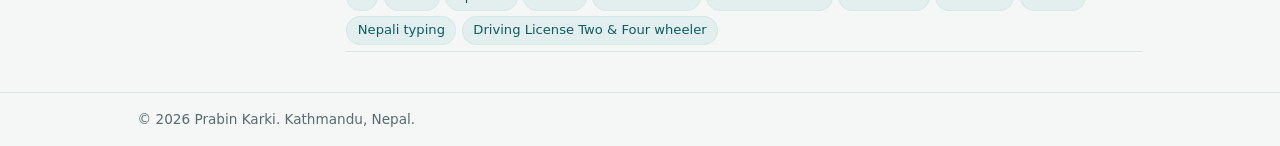
==== commit 552570ed: "Update cv.html" ====
--- a/cv.html
+++ b/cv.html
@@ -101,7 +101,7 @@
   flex-wrap:wrap;
   padding-top:.55rem;
   padding-bottom:.55rem;
-  min-height:6px;
+  min-height:66px;
 }
 
 .brand{
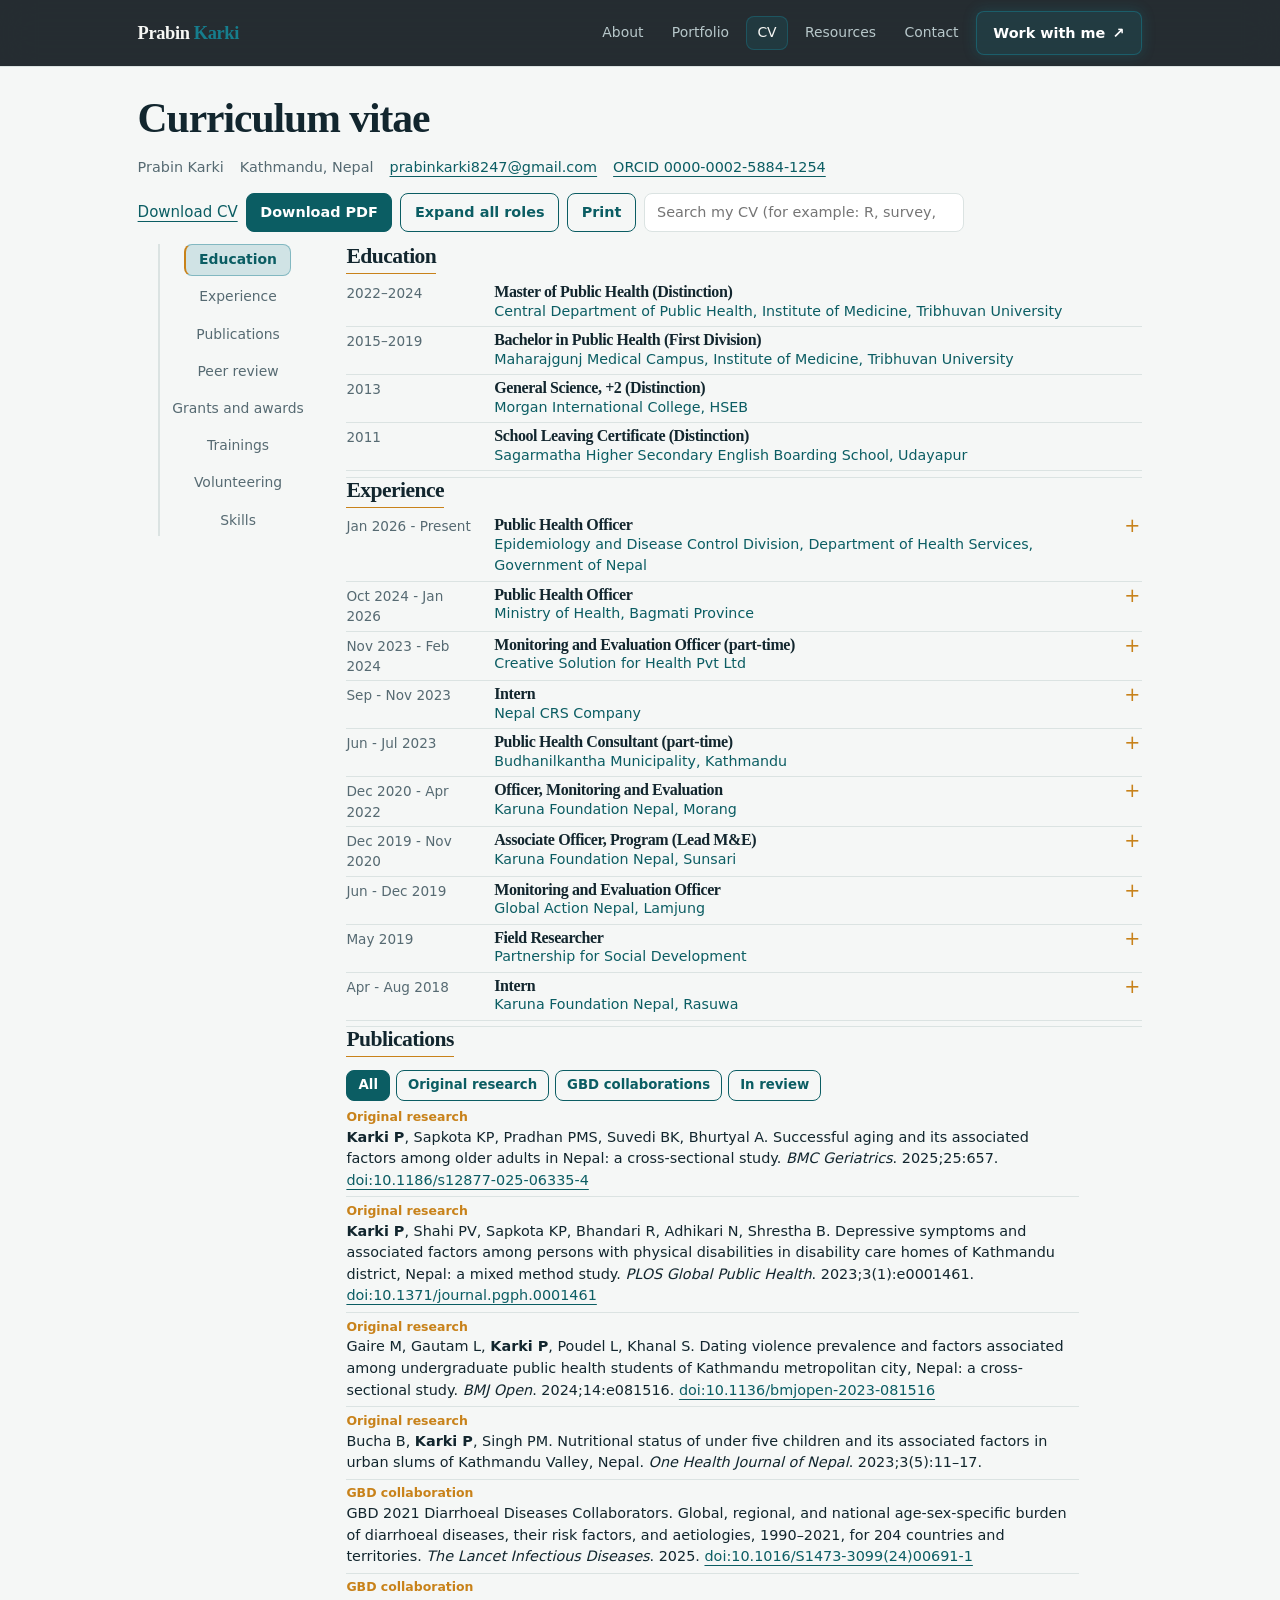
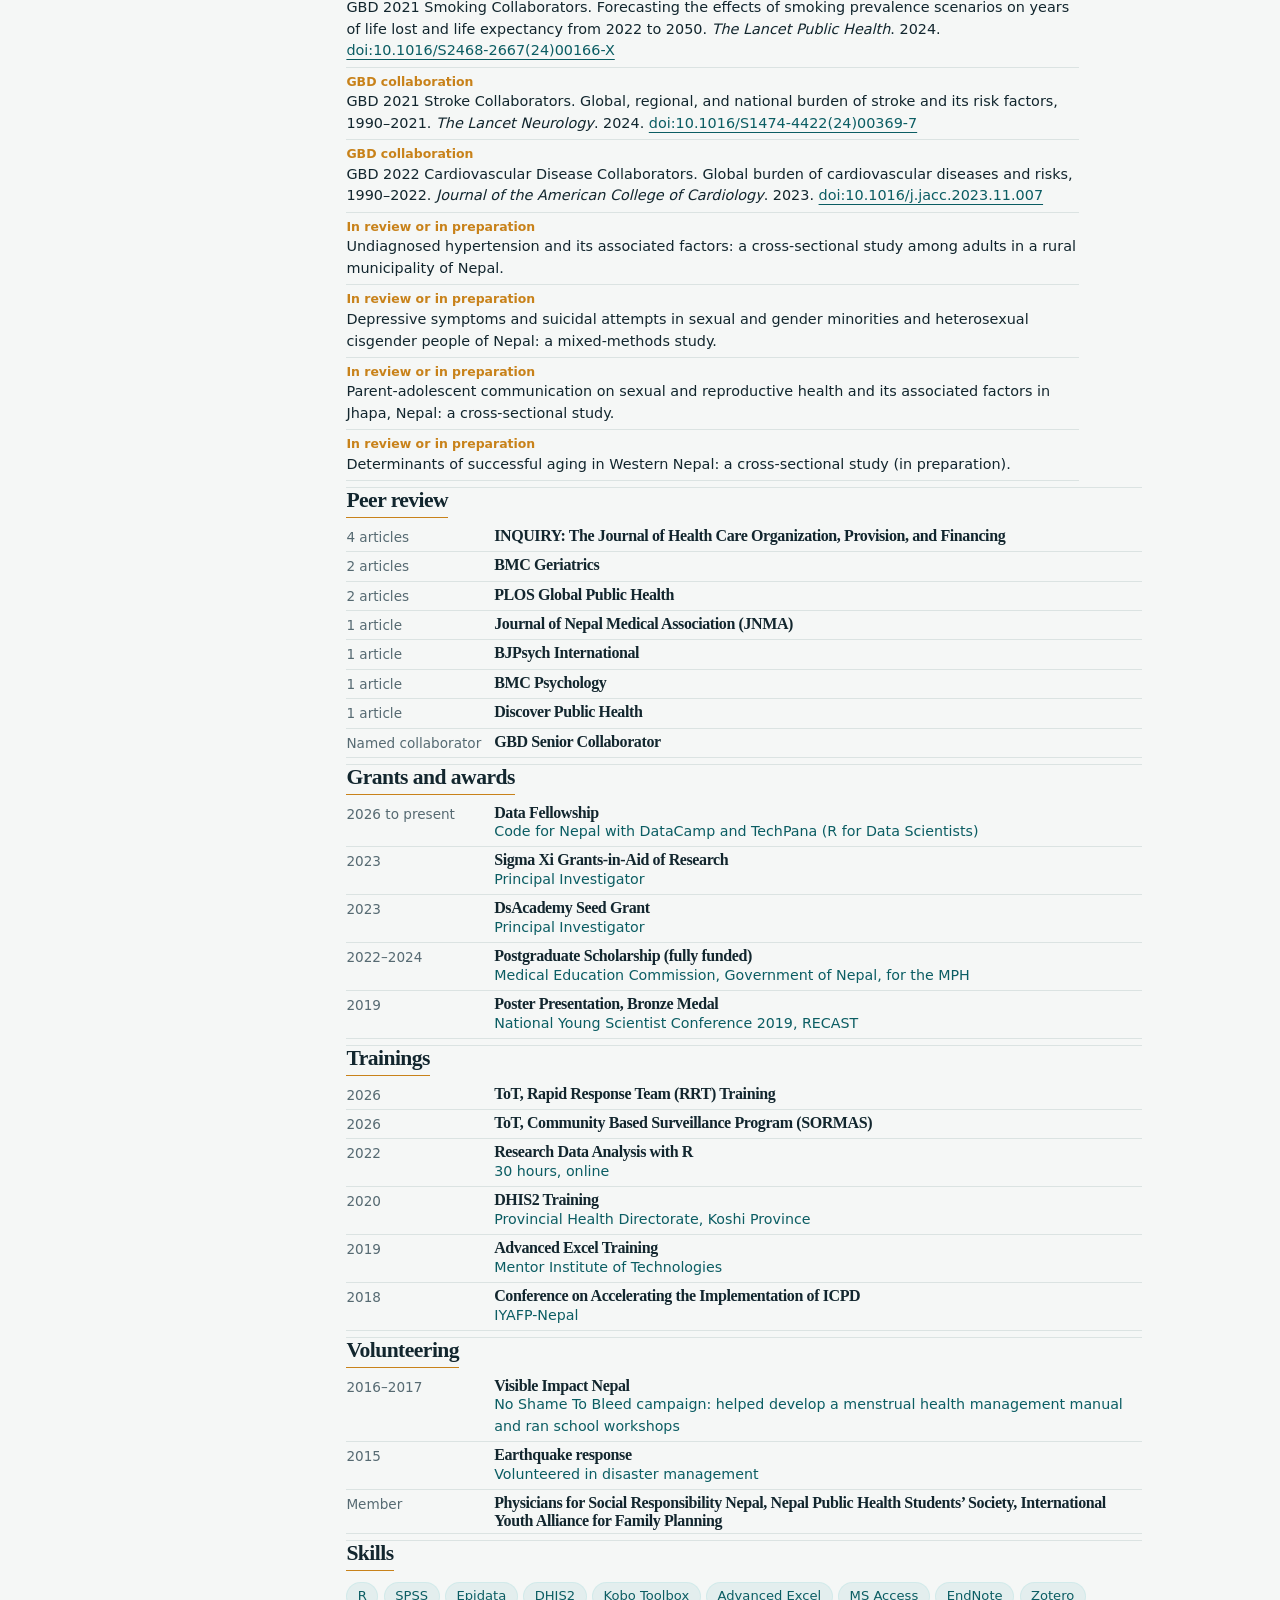
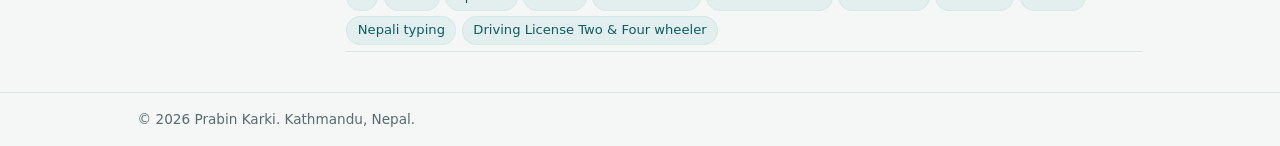
==== commit 431c8b03: "Update cv.html" ====
--- a/cv.html
+++ b/cv.html
@@ -539,6 +539,9 @@
     </ul>
 
     <div class="tools">
+      <a href="https://api.prabinkarki8247.com.np/download-cv">
+  Download CV
+</a>
       <a class="btn pri" href="Prabin_Karki_CV.pdf" download>Download PDF</a>
       <button class="btn" id="tog" type="button">Expand all roles</button>
       <button class="btn" id="prt" type="button">Print</button>
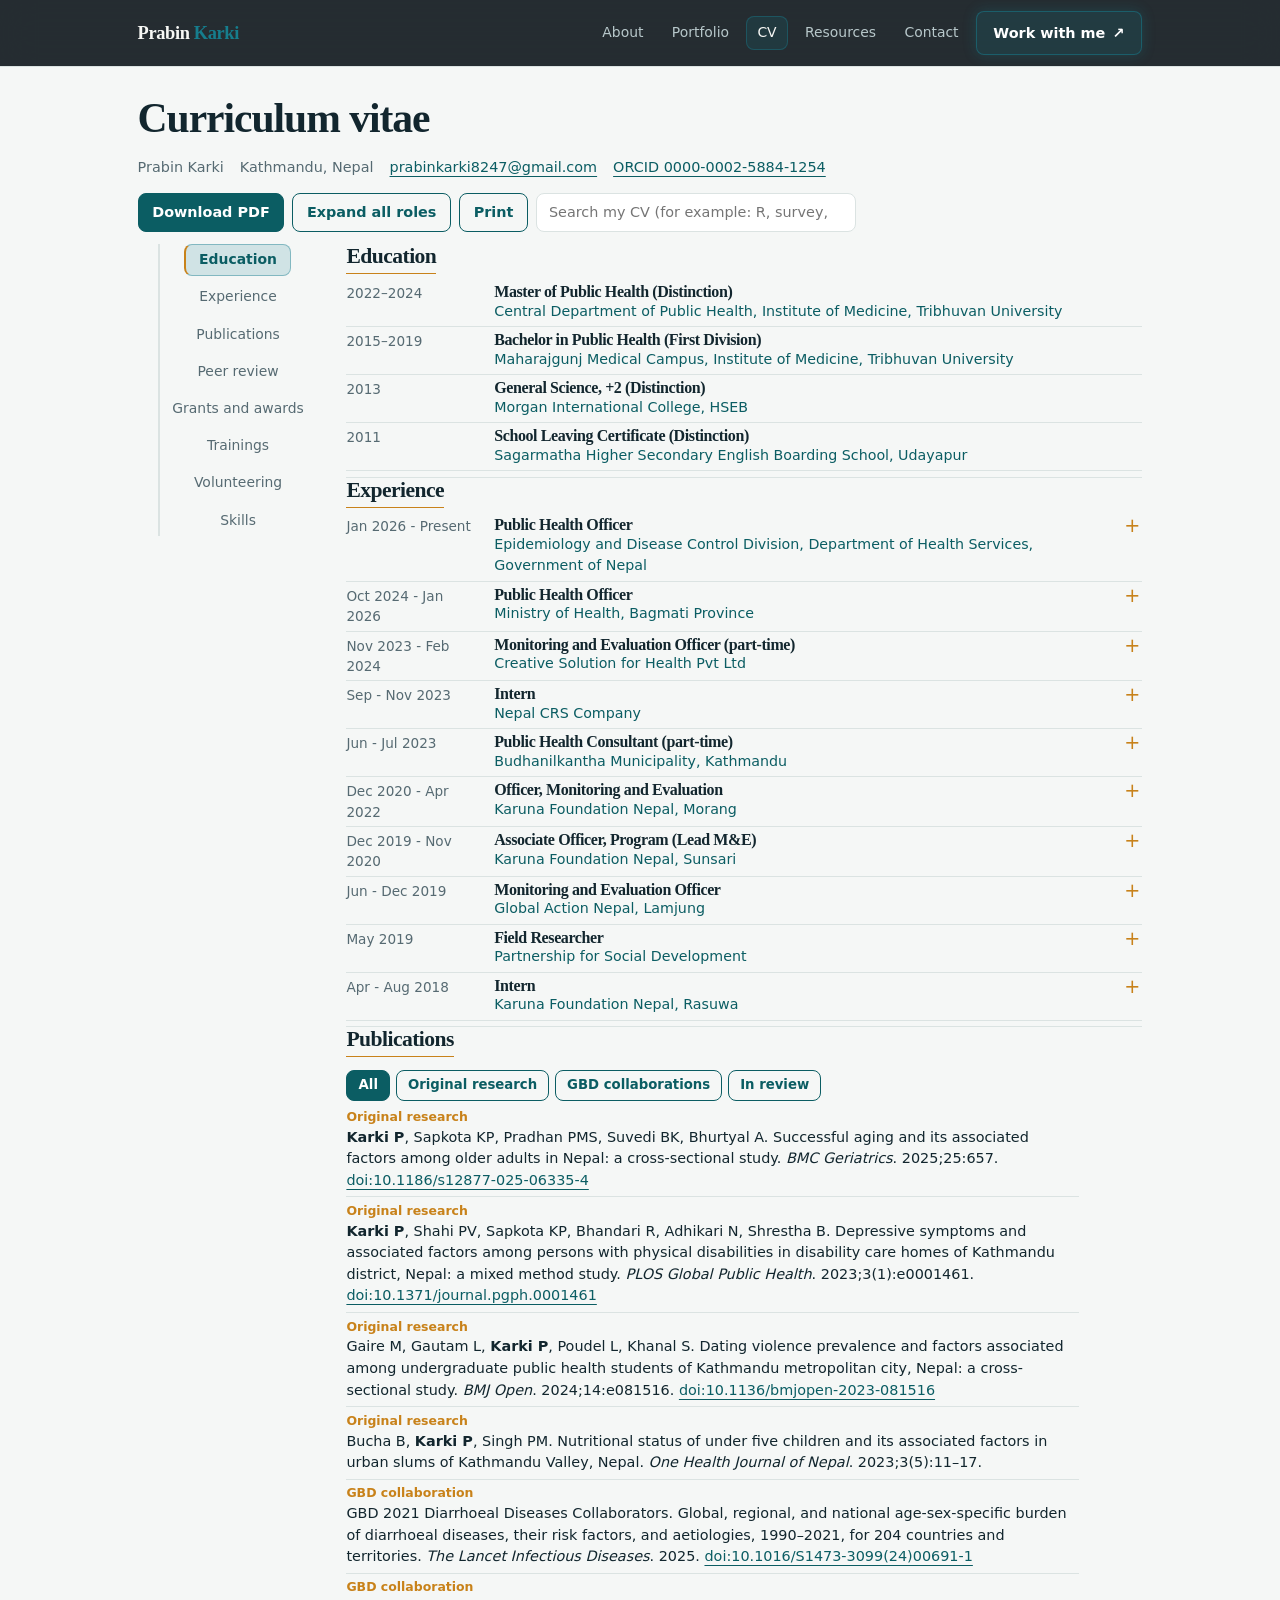
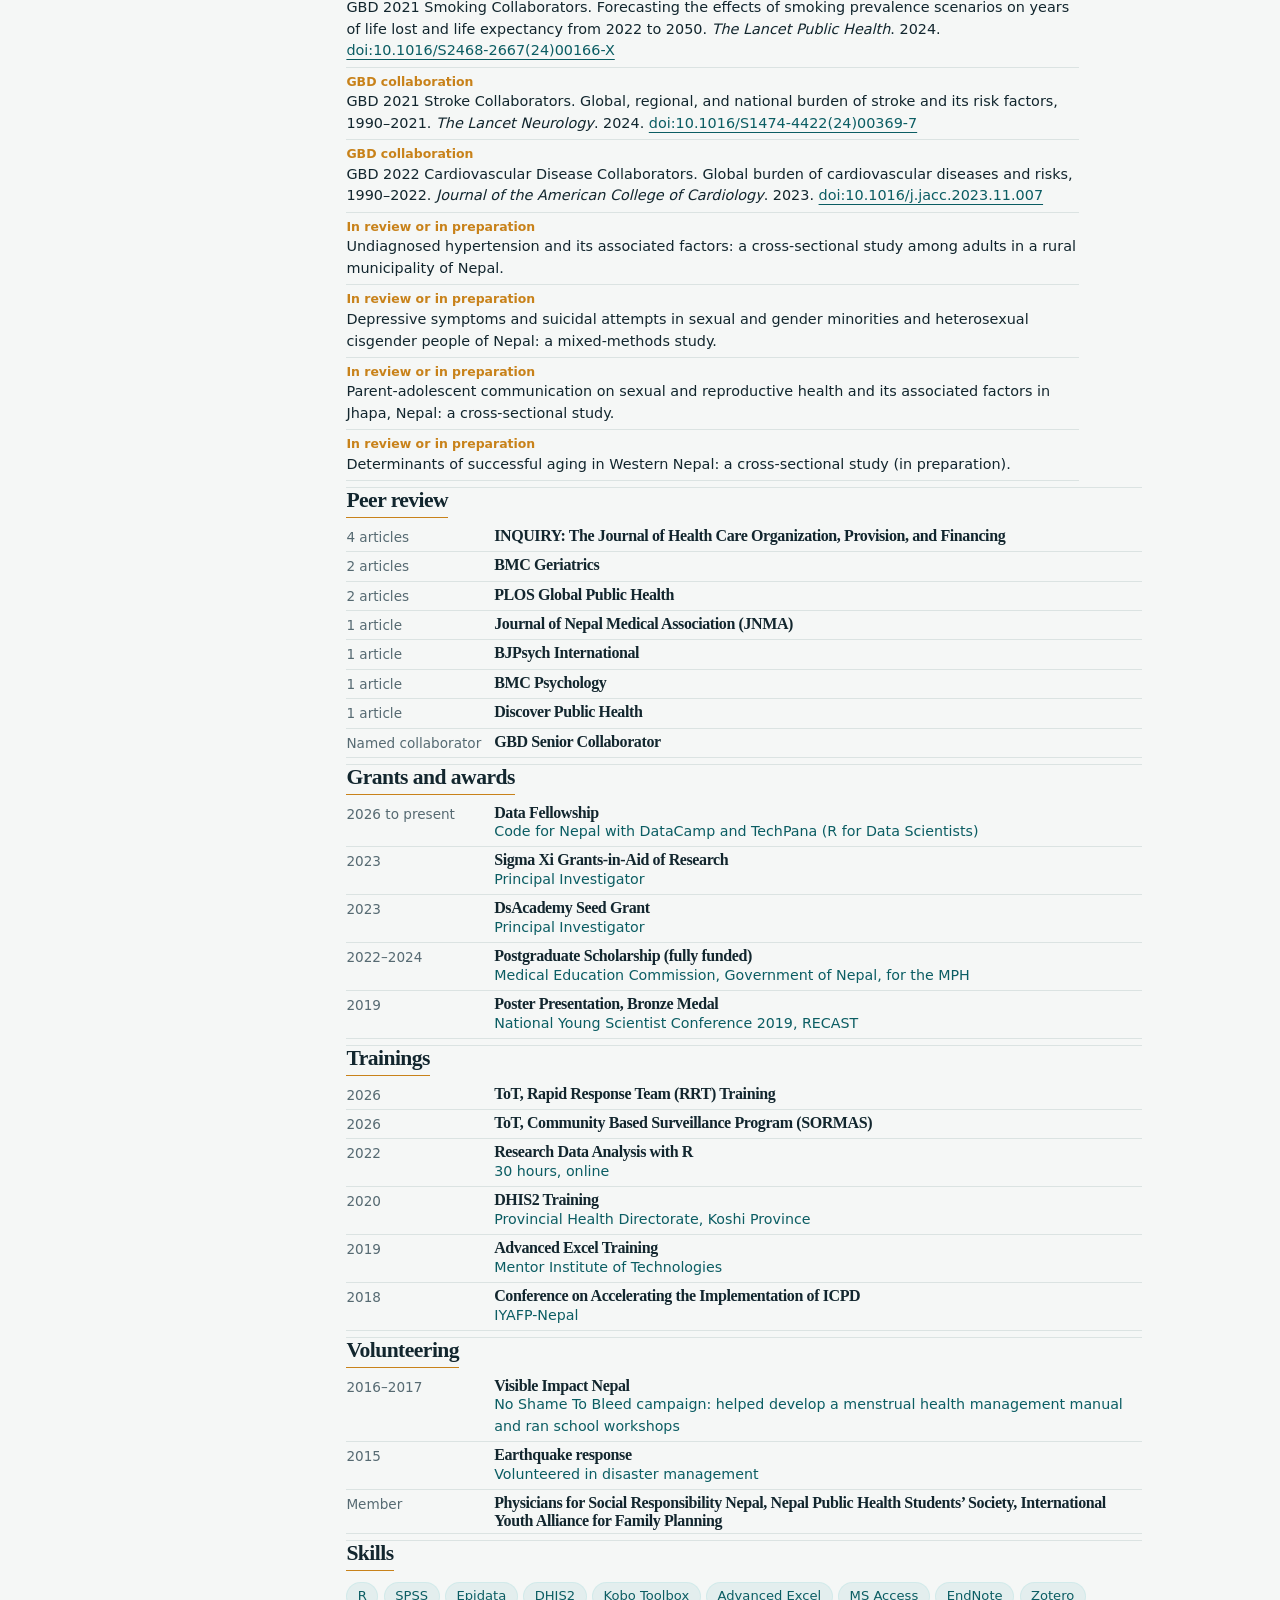
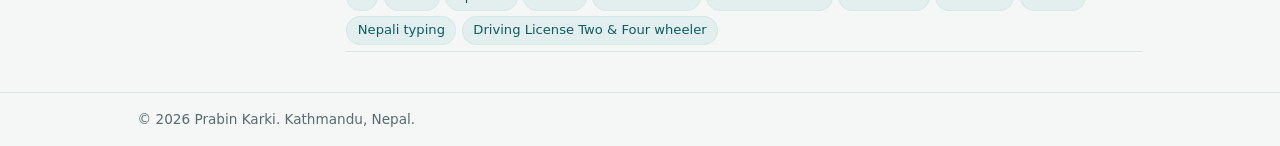
==== commit c1e638b6: "Update cv.html" ====
--- a/cv.html
+++ b/cv.html
@@ -539,9 +539,6 @@
     </ul>
 
     <div class="tools">
-      <a href="https://api.prabinkarki8247.com.np/download-cv">
-  Download CV
-</a>
       <a class="btn pri" href="Prabin_Karki_CV.pdf" download>Download PDF</a>
       <button class="btn" id="tog" type="button">Expand all roles</button>
       <button class="btn" id="prt" type="button">Print</button>
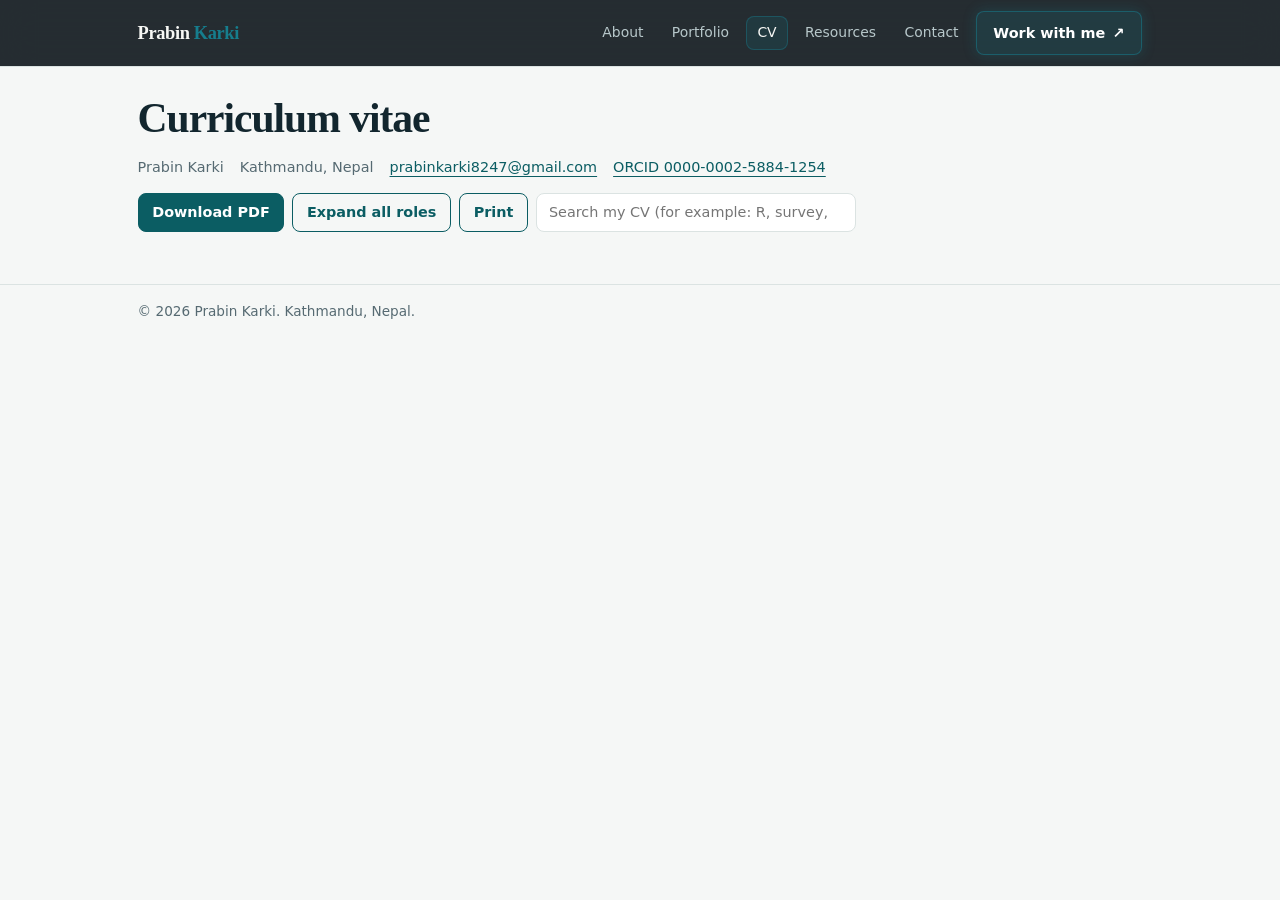
==== commit 3d96e18e: "Update cv.html" ====
--- a/cv.html
+++ b/cv.html
@@ -587,6 +587,7 @@
 "Coordinated multi-sectoral work on immunisation, maternal and child health, adolescent health, disease prevention, nutrition and environmental health.",
 "Coordinated and evaluated programs run by national and international NGOs in the province.",
 "Built a Kobo Toolbox reporting channel to track program indicators and led operation of GIOMS and HRRS."
+"Documentation, reporting, annual budget plan, providing trainings, etc."
 ]},
 
 {y:"Nov 2023 - Feb 2024",t:"Monitoring and Evaluation Officer (part-time)",o:"Creative Solution for Health Pvt Ltd",b:[
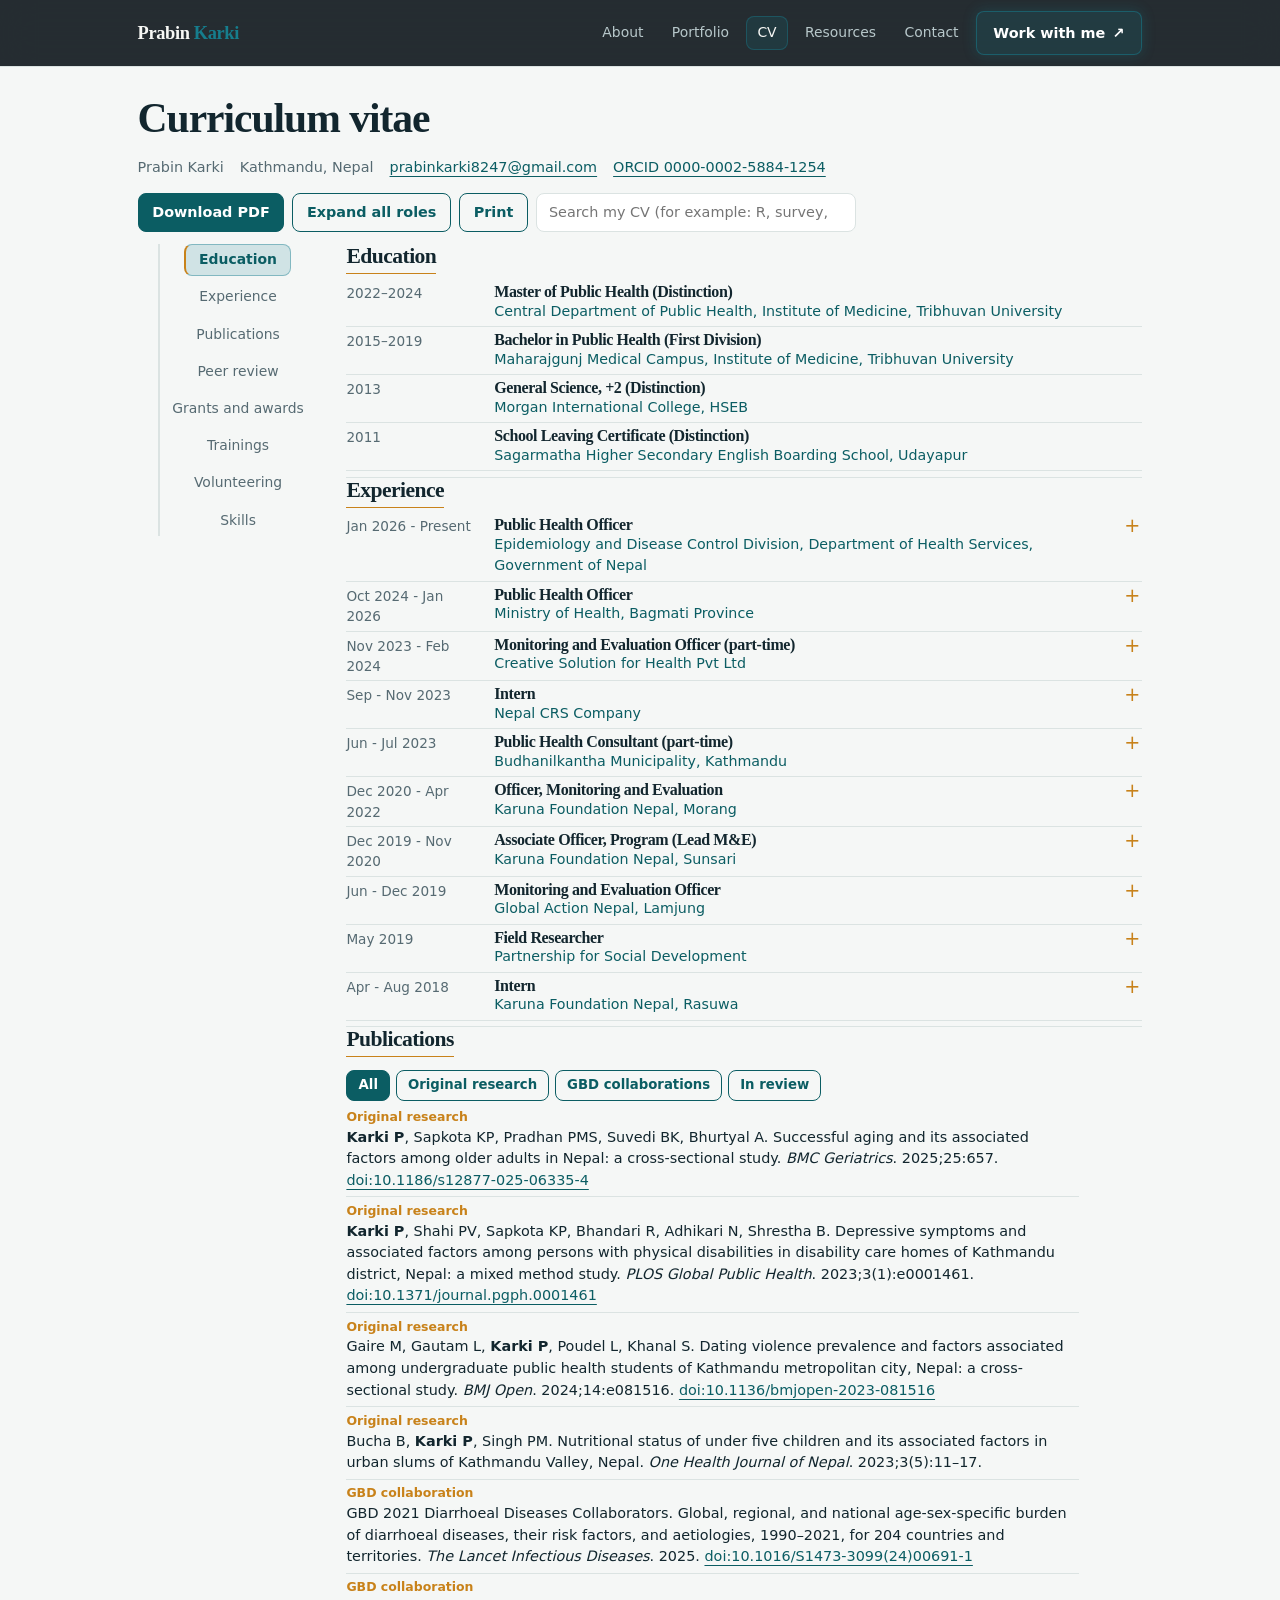
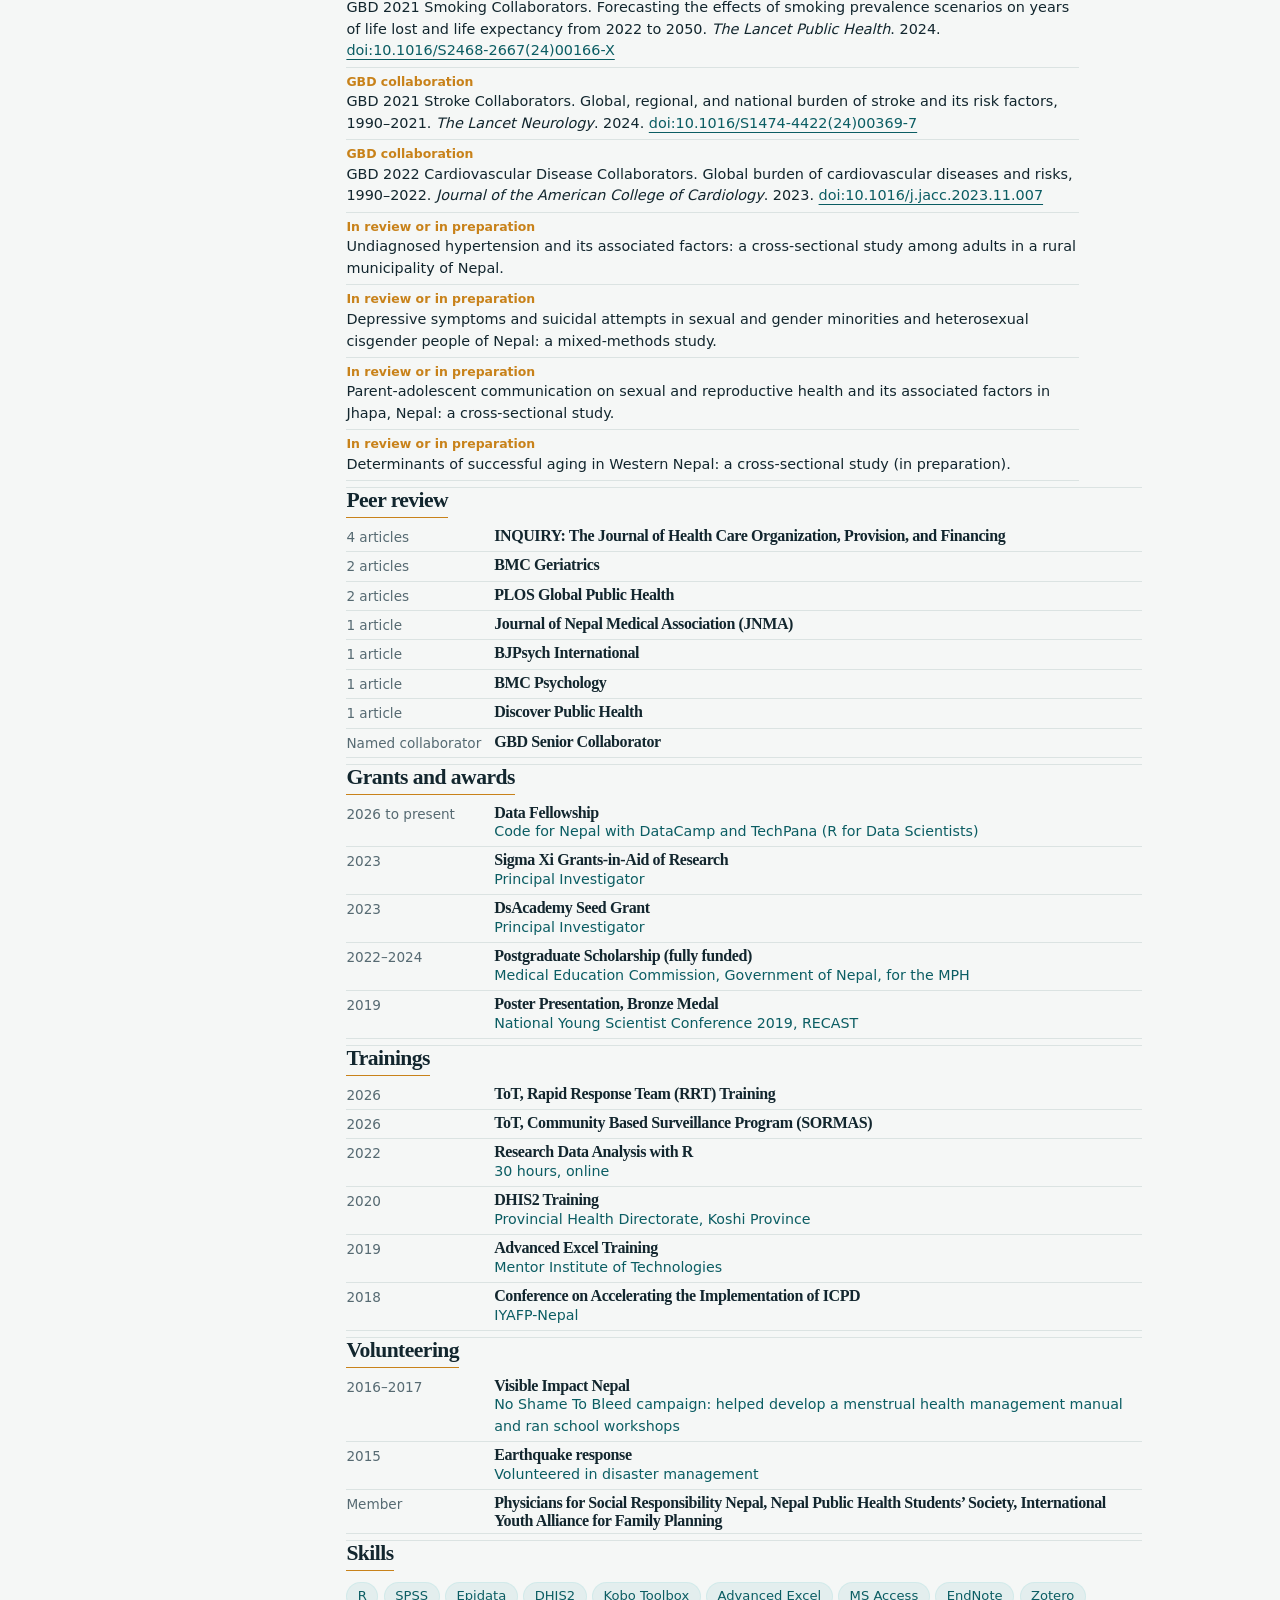
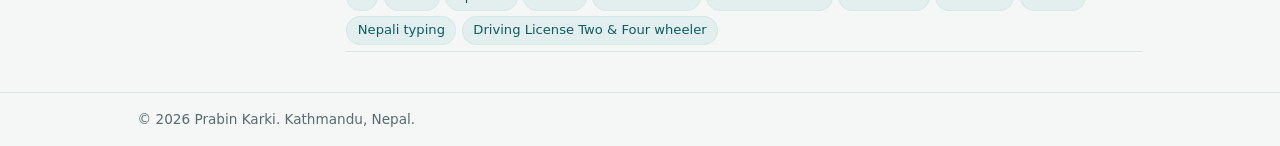
==== commit e64a5a3c: "Update cv.html" ====
--- a/cv.html
+++ b/cv.html
@@ -586,7 +586,7 @@
 "Monitored, supervised and evaluated public health programs across provincial and local levels.",
 "Coordinated multi-sectoral work on immunisation, maternal and child health, adolescent health, disease prevention, nutrition and environmental health.",
 "Coordinated and evaluated programs run by national and international NGOs in the province.",
-"Built a Kobo Toolbox reporting channel to track program indicators and led operation of GIOMS and HRRS."
+"Built a Kobo Toolbox reporting channel to track program indicators and led operation of GIOMS and HRRS.",
 "Documentation, reporting, annual budget plan, providing trainings, etc."
 ]},
 
@@ -606,9 +606,11 @@
 
 {y:"Dec 2020 - Apr 2022",t:"Officer, Monitoring and Evaluation",o:"Karuna Foundation Nepal, Morang",b:[
 "Disability Prevention and Rehabilitation Program (DPRP).",
+"Supported the program team in developing annual work plans aligned with program activities.",
 "Led implementation of the Management Information System (MIS) in the municipalities.",
-"Coordinated baseline, mid-line and end-line surveys and led local data validation.",
-"Reviewed implementation of M&E standards in the field and gave technical backstopping."
+"Coordinated with provincial and central teams on baseline, mid-line and end-line surveys and led local data validation.",
+"Conducted field visits to review implementation of M&E standards and provided technical backstopping.",
+"Ensured timely reporting to provincial and central offices and promoted the use of reporting tools and templates."
 ]},
 
 {y:"Dec 2019 - Nov 2020",t:"Associate Officer, Program (Lead M&E)",o:"Karuna Foundation Nepal, Sunsari",b:[
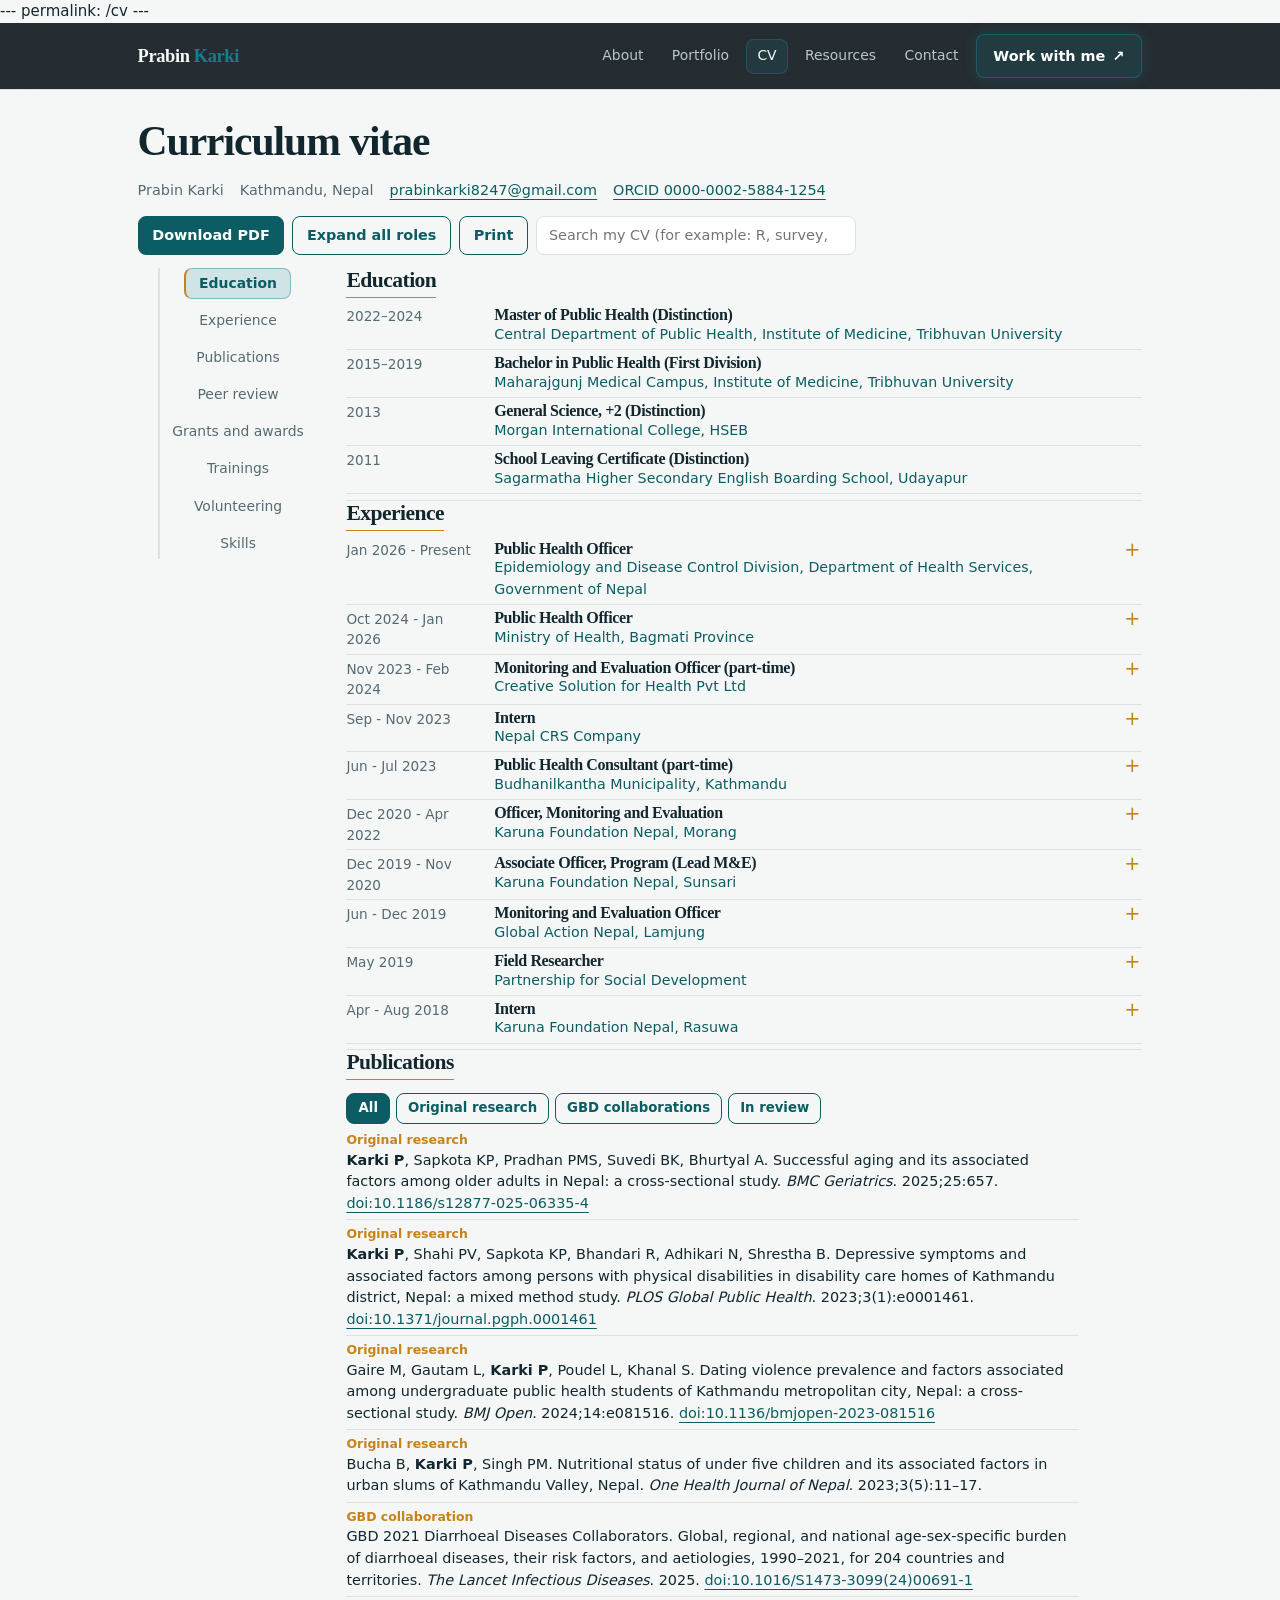
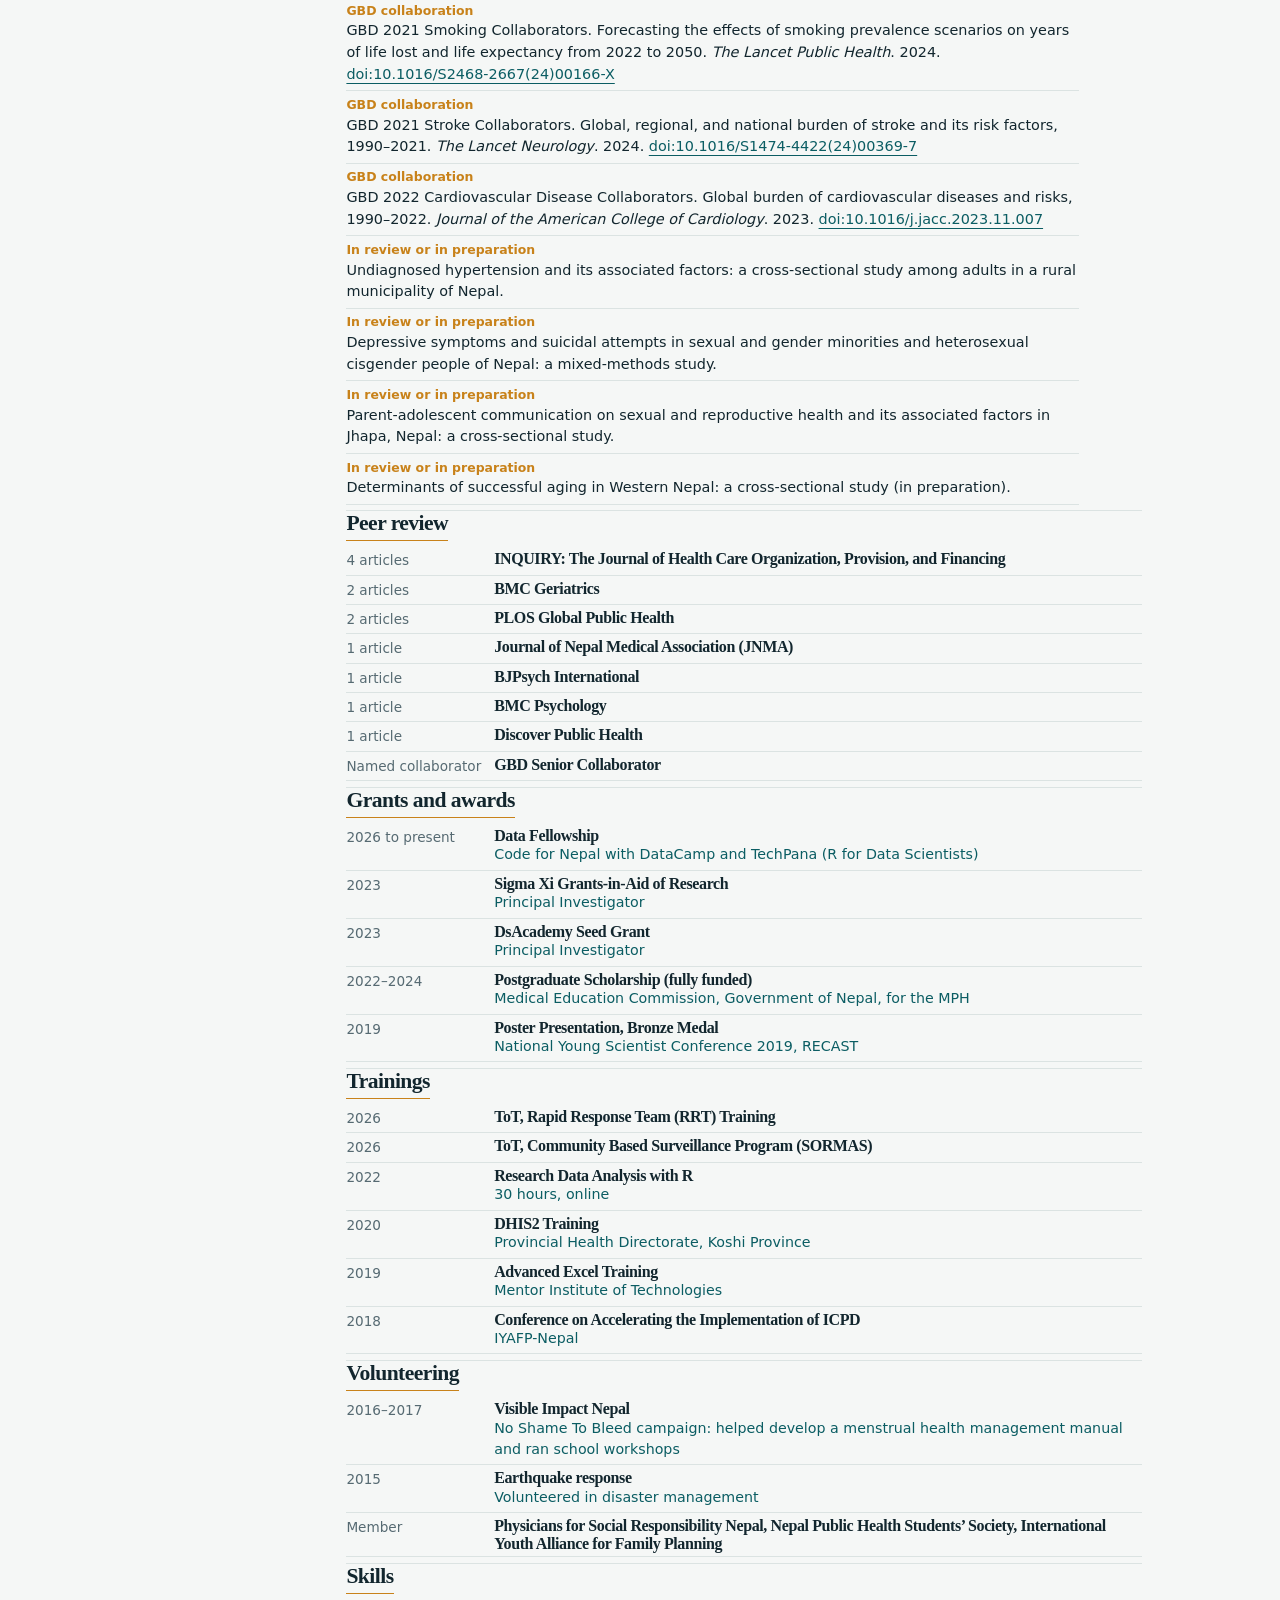
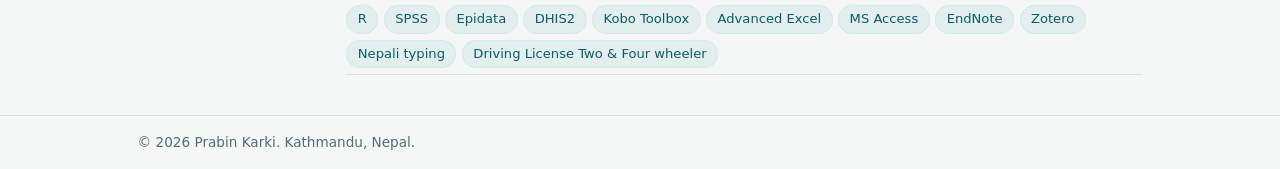
==== commit f3513f68: "Update cv.html" ====
--- a/cv.html
+++ b/cv.html
@@ -1,4 +1,6 @@
-
+---
+permalink: /cv
+---
 <!DOCTYPE html>
 <html lang="en">
 <head>
